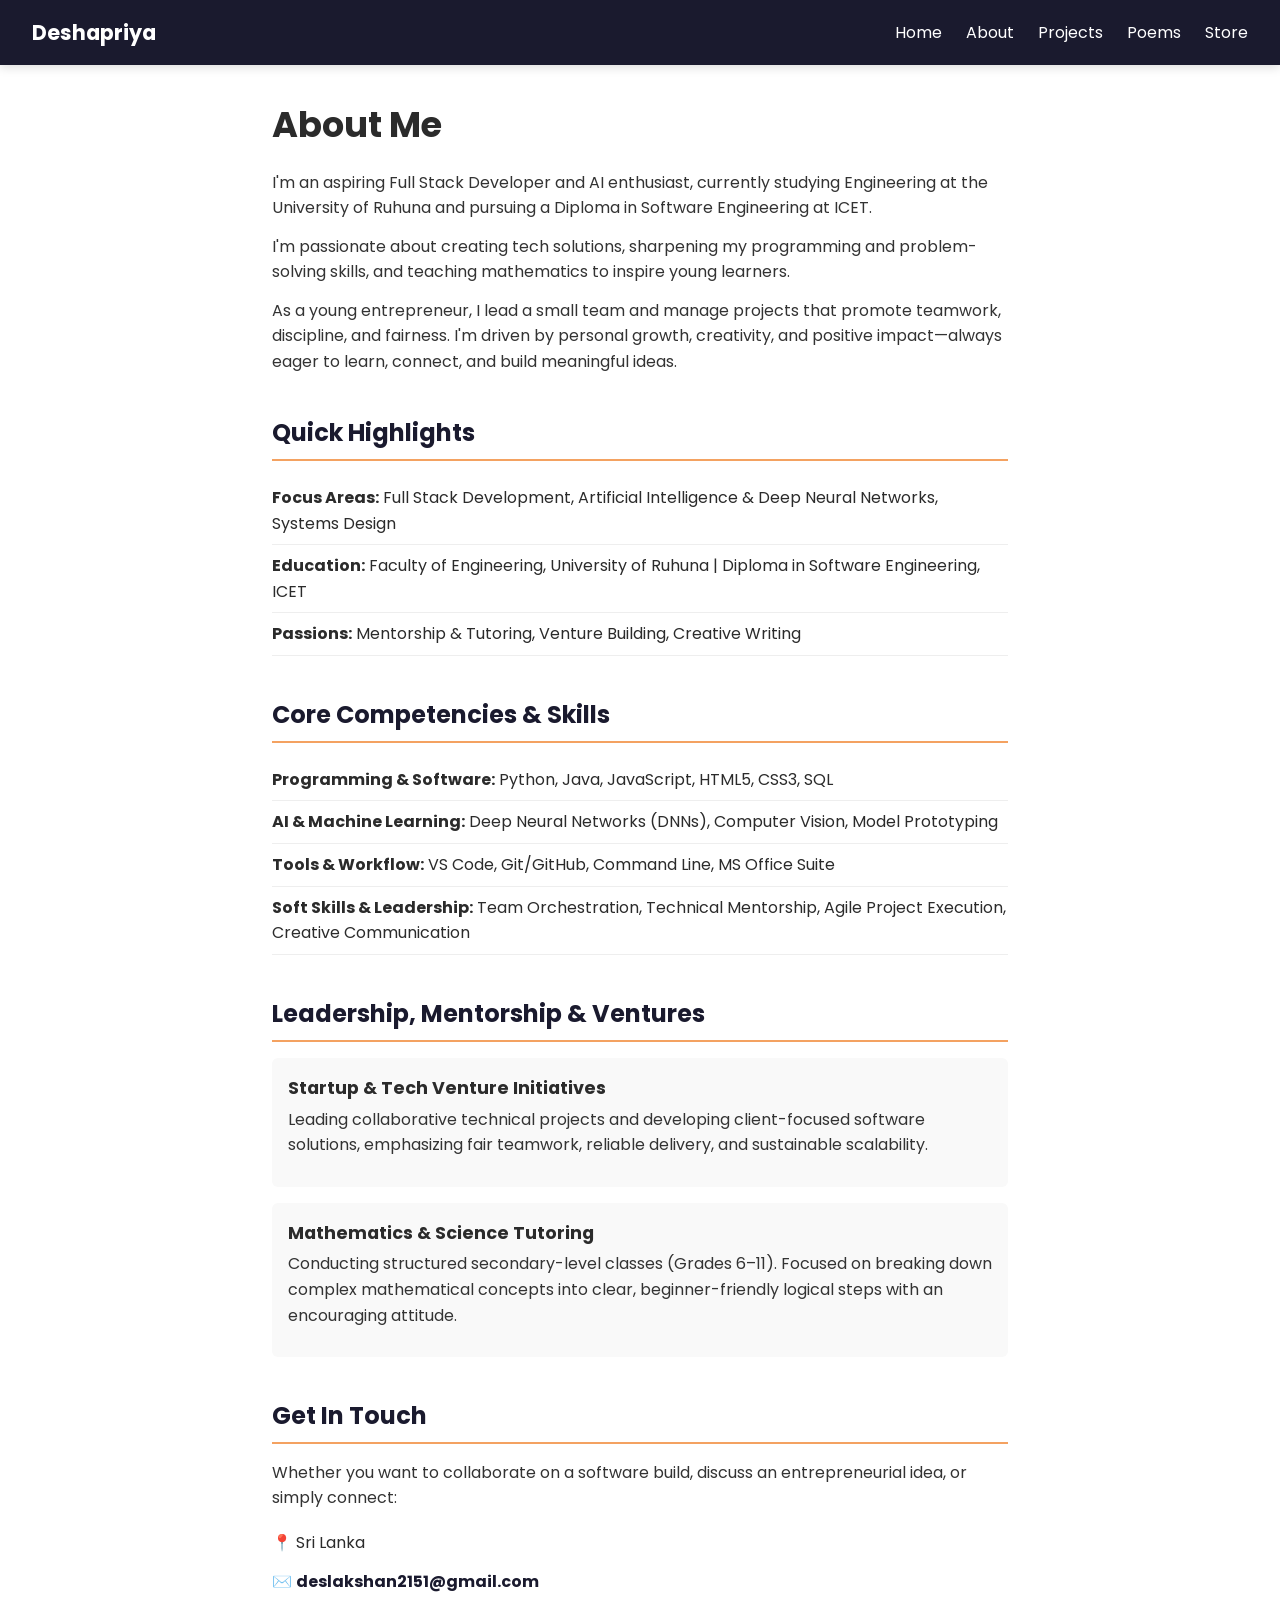
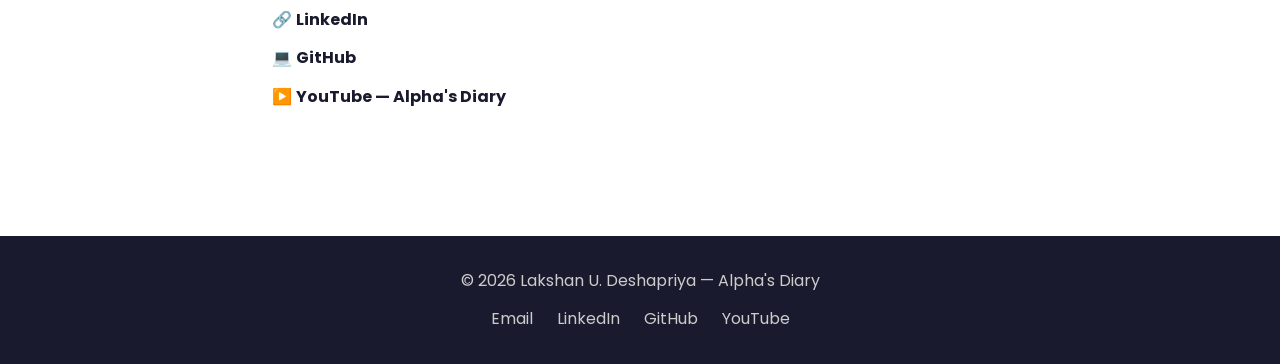
==== about.html @ b4858cad "First version of my portfolio site" ====
<!DOCTYPE html>
<html lang="en">
<head>
  <meta charset="UTF-8">
  <meta name="viewport" content="width=device-width, initial-scale=1.0">
  <title>Deshapriya | About</title>
  <link rel="preconnect" href="https://fonts.googleapis.com">
  <link rel="preconnect" href="https://fonts.gstatic.com" crossorigin>
  <link href="https://fonts.googleapis.com/css2?family=Poppins:wght@400;600;700&family=Merriweather:ital@0;1&display=swap" rel="stylesheet">
  <link rel="stylesheet" href="css/style.css">
</head>
<body>

  <script src="js/navbar.js"></script>

<main class="about-page">

  <section class="intro fade-section">
    <h1>About Me</h1>
    <p>I'm an aspiring Full Stack Developer and AI enthusiast, currently studying Engineering at the University of Ruhuna and pursuing a Diploma in Software Engineering at ICET.</p>
    <p>I'm passionate about creating tech solutions, sharpening my programming and problem-solving skills, and teaching mathematics to inspire young learners.</p>
    <p>As a young entrepreneur, I lead a small team and manage projects that promote teamwork, discipline, and fairness. I'm driven by personal growth, creativity, and positive impact—always eager to learn, connect, and build meaningful ideas.</p>
  </section>

  <section class="highlights fade-section">
    <h2>Quick Highlights</h2>
    <ul>
      <li><strong>Focus Areas:</strong> Full Stack Development, Artificial Intelligence & Deep Neural Networks, Systems Design</li>
      <li><strong>Education:</strong> Faculty of Engineering, University of Ruhuna | Diploma in Software Engineering, ICET</li>
      <li><strong>Passions:</strong> Mentorship & Tutoring, Venture Building, Creative Writing</li>
    </ul>
  </section>

  <section class="skills fade-section">
    <h2>Core Competencies & Skills</h2>
    <ul>
      <li><strong>Programming & Software:</strong> Python, Java, JavaScript, HTML5, CSS3, SQL</li>
      <li><strong>AI & Machine Learning:</strong> Deep Neural Networks (DNNs), Computer Vision, Model Prototyping</li>
      <li><strong>Tools & Workflow:</strong> VS Code, Git/GitHub, Command Line, MS Office Suite</li>
      <li><strong>Soft Skills & Leadership:</strong> Team Orchestration, Technical Mentorship, Agile Project Execution, Creative Communication</li>
    </ul>
  </section>

  <section class="leadership fade-section">
    <h2>Leadership, Mentorship & Ventures</h2>
    <div class="item">
      <h3>Startup & Tech Venture Initiatives</h3>
      <p>Leading collaborative technical projects and developing client-focused software solutions, emphasizing fair teamwork, reliable delivery, and sustainable scalability.</p>
    </div>
    <div class="item">
      <h3>Mathematics & Science Tutoring</h3>
      <p>Conducting structured secondary-level classes (Grades 6–11). Focused on breaking down complex mathematical concepts into clear, beginner-friendly logical steps with an encouraging attitude.</p>
    </div>
  </section>

  <section class="contact fade-section">
    <h2>Get In Touch</h2>
    <p>Whether you want to collaborate on a software build, discuss an entrepreneurial idea, or simply connect:</p>
    <ul class="contact-list">
      <li>📍 Sri Lanka</li>
      <li>✉️ <a href="deslakshan2151@gmail.com">deslakshan2151@gmail.com</a></li>
      <li>🔗 <a href="www.linkedin.com/in/lakshan-deshapriya-222735347" target="_blank">LinkedIn</a></li>
      <li>💻 <a href="https://github.com/Udayanga2151" target="_blank">GitHub</a></li>
      <li>▶️ <a href="https://www.youtube.com/channel/UCQY86gQ2Dh9B0LQdhe_dJrA" target="_blank">YouTube — Alpha's Diary</a></li>
    </ul>
  </section>

</main>

<script src="js/fade-in.js"></script>
</body>
<!-- ============================
     SITE FOOTER (same on every page)
     ============================ -->
<footer class="site-footer">
  <p>&copy; 2026 Lakshan U. Deshapriya — Alpha's Diary</p>
  <div class="footer-links">
    <a href="mailto:youremail@example.com">Email</a>
    <a href="#" target="_blank">LinkedIn</a>
    <a href="#" target="_blank">GitHub</a>
    <a href="#" target="_blank">YouTube</a>
  </div>
</footer>
</html>
---- css/style.css ----
/* ============================
   GLOBAL RESET & BASE STYLES
   ============================ */
* {
  margin: 0;
  padding: 0;
  box-sizing: border-box;
}

body {
  font-family: 'Poppins', Arial, sans-serif;
  line-height: 1.6;
  color: #2b2b2b;
}

h1, h2, h3 {
  font-family: 'Poppins', sans-serif;
  font-weight: 700;
}

/* ============================
   NAVBAR (appears on every page)
   ============================ */
.navbar {
  display: flex;
  justify-content: space-between;
  align-items: center;
  background-color: #1a1a2e;
  padding: 1rem 2rem;

  position: sticky; /* stays pinned to top instead of scrolling away */
  top: 0;
  z-index: 100; /* keeps navbar above other page content */
  box-shadow: 0 2px 10px rgba(0,0,0,0.15); /* subtle shadow so it looks "lifted" over content */
}

.logo {
  color: #fff;
  font-size: 1.3rem;
  font-weight: bold;
}

.nav-links {
  list-style: none;
  display: flex;
  gap: 1.5rem;
}

.nav-links a {
  color: #fff;
  text-decoration: none;
  font-size: 1rem;
}

.nav-links a:hover {
  color: #f4a261;
}


/* ============================
   BUTTONS (reused across pages)
   ============================ */
.btn {
  padding: 0.7rem 1.5rem;
  background-color: #1a1a2e;
  color: #fff;
  text-decoration: none;
  border-radius: 4px;
  transition: background 0.2s;
}

.btn:hover {
  background-color: #f4a261;
}

.btn-outline {
  background: transparent;
  border: 2px solid #1a1a2e;
  color: #1a1a2e;
}

.btn-outline:hover {
  background-color: #1a1a2e;
  color: #fff;
}


/* ============================
   HOMEPAGE — HERO SECTION (index.html)
   Dark gradient background, so all text and buttons
   inside need light colors to stay readable
   ============================ */
.hero {
  min-height: 80vh;               /* hero fills at least 80% of screen height */
  display: flex;
  flex-direction: column;         /* stack heading, tagline, intro, buttons vertically */
  justify-content: center;        /* center content vertically */
  align-items: center;            /* center content horizontally */
  text-align: center;
  padding: 2rem;

  /* Diagonal gradient: dark navy -> deep blue, gives depth instead of flat color */
  background: linear-gradient(135deg, #1a1a2e 0%, #16213e 50%, #0f3460 100%);
  color: #fff;                    /* default text is light because background is dark */
}

/* Your name (main heading) */
.hero h1 {
  font-size: 2.5rem;
  letter-spacing: 1px;
  color: #fff;                    /* override default dark heading color */
}

/* "Learner. Leader. Entrepreneur. Writer." line */
.tagline {
  font-size: 1.2rem;
  color: #f4a261;                 /* orange accent color */
  margin: 0.5rem 0 1rem;
}

/* Short intro sentence under the tagline */
.hero-intro {
  max-width: 600px;               /* keeps line length comfortable to read */
  margin-bottom: 2rem;
  color: #d4d4d4;                 /* slightly muted white so it doesn't compete with heading */
}

/* Row that holds the three buttons */
.hero-buttons {
  display: flex;
  gap: 1rem;                      /* space between buttons */
  flex-wrap: wrap;                /* buttons drop to next line on small screens */
  justify-content: center;
}


/* ============================
   HERO BUTTONS — contrast fix for dark background
   ".hero .btn" means "a .btn inside .hero", which is more specific
   than the plain ".btn" rule, so it overrides colors ONLY here.
   Buttons on other pages (like Store "Buy Now") are unaffected.
   ============================ */

/* Solid buttons (About Me, My Projects): orange fill stands out on dark blue */
.hero .btn {
  background-color: #141e6b;
  color: #eaeaf1;                 /* dark text on orange = high contrast */
}

.hero .btn:hover {
  background-color: #fff;         /* turns white on hover */
  color: #1a1a2e;
}

/* Outline button (Read My Poems): white border and text,
   because the default dark navy is invisible on a dark background */
.hero .btn-outline {
  background: transparent;
  border: 2px solid #fff;
  color: #fff;
}

.hero .btn-outline:hover {
  background-color: #fff;         /* fills white on hover */
  color: #1a1a2e;                 /* text flips to dark so it stays readable */
}


/* ============================
   ABOUT PAGE (about.html)
   ============================ */
.about-page {
  max-width: 800px;
  margin: 0 auto;
  padding: 2rem;
}

.about-page section {
  margin-bottom: 2.5rem;
}

.about-page h1 {
  font-size: 2.2rem;
  margin-bottom: 1rem;
}

.about-page h2 {
  font-size: 1.5rem;
  color: #1a1a2e;
  border-bottom: 2px solid #f4a261;
  padding-bottom: 0.4rem;
  margin-bottom: 1rem;
}

.about-page h3 {
  font-size: 1.1rem;
  margin-bottom: 0.3rem;
}

.about-page p {
  margin-bottom: 0.8rem;
  color: #333;
}

.about-page ul {
  list-style: none;
}

.about-page .highlights li,
.about-page .skills li {
  padding: 0.5rem 0;
  border-bottom: 1px solid #eee;
}

.about-page .leadership .item {
  background: #f9f9f9;
  padding: 1rem;
  border-radius: 6px;
  margin-bottom: 1rem;
}

.about-page .contact-list li {
  padding: 0.4rem 0;
}

.about-page .contact-list a {
  color: #1a1a2e;
  font-weight: bold;
  text-decoration: none;
}

.about-page .contact-list a:hover {
  color: #f4a261;
}


/* ============================
   PROJECTS PAGE (projects.html)
   ============================ */
.projects-page {
  max-width: 900px;
  margin: 0 auto;
  padding: 2rem;
}

.projects-page h1 {
  text-align: center;
  margin-bottom: 2rem;
}

.project-grid {
  display: grid;
  grid-template-columns: repeat(auto-fit, minmax(260px, 1fr));
  gap: 1.5rem;
}

.project-card {
  background: #fff;
  border: 1px solid #eee;
  border-radius: 8px;
  padding: 1.5rem;
  box-shadow: 0 2px 6px rgba(0,0,0,0.05);
  transition: transform 0.2s;
}

.project-card:hover {
  transform: translateY(-4px);
  box-shadow: 0 6px 14px rgba(0,0,0,0.1);
}

.project-card h2 {
  font-size: 1.2rem;
  color: #1a1a2e;
  margin-bottom: 0.6rem;
}

.project-card p {
  color: #444;
  margin-bottom: 0.6rem;
}

.project-card .stack {
  font-size: 0.9rem;
  color: #f4a261;
  font-weight: bold;
}


/* ============================
   POEMS PAGE (poems.html)
   ============================ */
.poems-page {
  max-width: 700px;
  margin: 0 auto;
  padding: 2rem;
}

.poems-page h1 {
  text-align: center;
  margin-bottom: 0.5rem;
}

.poems-intro {
  text-align: center;
  color: #666;
  margin-bottom: 2rem;
  font-style: italic;
}

.poem-list {
  display: flex;
  flex-direction: column;
  gap: 1.5rem;
}

.poem-card {
  background: #fdfaf6;
  border-left: 4px solid #f4a261;
  padding: 1.5rem;
  border-radius: 4px;
}

.poem-card h2 {
  font-size: 1.3rem;
  color: #1a1a2e;
  margin-bottom: 0.8rem;
}

.poem-text {
  font-family: 'Merriweather', serif;
  color: #333;
  font-size: 1.05rem;
  line-height: 1.8;
  margin-bottom: 0.8rem;
}

.poem-date {
  font-size: 0.85rem;
  color: #999;
  text-align: right;
}


/* ============================
   STORE PAGE (store.html)
   ============================ */
.store-page {
  max-width: 900px;
  margin: 0 auto;
  padding: 2rem;
}

.store-page h1 {
  text-align: center;
  margin-bottom: 0.5rem;
}

.store-intro {
  text-align: center;
  color: #666;
  margin-bottom: 2rem;
}

.product-grid {
  display: grid;
  grid-template-columns: repeat(auto-fit, minmax(240px, 1fr));
  gap: 1.5rem;
}

.product-card {
  background: #fff;
  border: 1px solid #eee;
  border-radius: 8px;
  overflow: hidden;
  box-shadow: 0 2px 6px rgba(0,0,0,0.05);
  transition: transform 0.2s;
}

.product-card:hover {
  transform: translateY(-4px);
  box-shadow: 0 6px 14px rgba(0,0,0,0.1);
}

.product-card img {
  width: 100%;
  height: 180px;
  object-fit: cover;
}

.product-card h2 {
  font-size: 1.1rem;
  color: #1a1a2e;
  margin: 0.8rem 1rem 0.4rem;
}

.product-desc {
  color: #444;
  font-size: 0.9rem;
  margin: 0 1rem 0.6rem;
}

.product-price {
  color: #f4a261;
  font-weight: bold;
  margin: 0 1rem 1rem;
}

.product-card .btn {
  display: block;
  text-align: center;
  margin: 0 1rem 1rem;
}

/* ============================
   RESPONSIVE — MOBILE & TABLET
   ============================ */

/* Tablets and smaller (768px and below) */
@media (max-width: 768px) {
  .navbar {
    flex-direction: column;
    gap: 1rem;
    padding: 1rem;
  }

  .nav-links {
    flex-wrap: wrap;
    justify-content: center;
    gap: 1rem;
  }

  .hero h1 {
    font-size: 1.8rem;
  }

  .hero-intro {
    font-size: 0.95rem;
  }

  .about-page,
  .projects-page,
  .poems-page,
  .store-page {
    padding: 1.2rem;
  }
}

/* Phones (480px and below) */
@media (max-width: 480px) {
  .hero-buttons {
    flex-direction: column;
    width: 100%;
  }

  .btn {
    width: 100%;
    text-align: center;
  }

  .poem-card,
  .project-card,
  .about-page .leadership .item {
    padding: 1rem;
  }
}

/* ============================
   POLISH — SMOOTH SCROLL & TRANSITIONS
   ============================ */
html {
  scroll-behavior: smooth;
}

a {
  transition: color 0.2s ease, background-color 0.2s ease;
}

img {
  transition: transform 0.3s ease;
}

/* ============================
   FOOTER (used on every page)
   ============================ */
.site-footer {
  text-align: center;
  padding: 2rem 1rem;
  background: #1a1a2e;
  color: #ccc;
  margin-top: 3rem; /* pushes footer away from content above it */
}

.footer-links {
  display: flex;
  justify-content: center;
  gap: 1.5rem;
  margin-top: 0.8rem;
}

.footer-links a {
  color: #ccc;
  text-decoration: none;
}

.footer-links a:hover {
  color: #f4a261; /* matches your accent color used elsewhere */
}

/* ============================
   FADE-IN ANIMATION (used with js/fade-in.js)
   ============================ */
.fade-section {
  opacity: 0;
  transform: translateY(20px); /* starts slightly lower, slides up into place */
  transition: opacity 0.6s ease, transform 0.6s ease;
}

.fade-section.visible {
  opacity: 1;
  transform: translateY(0);
}
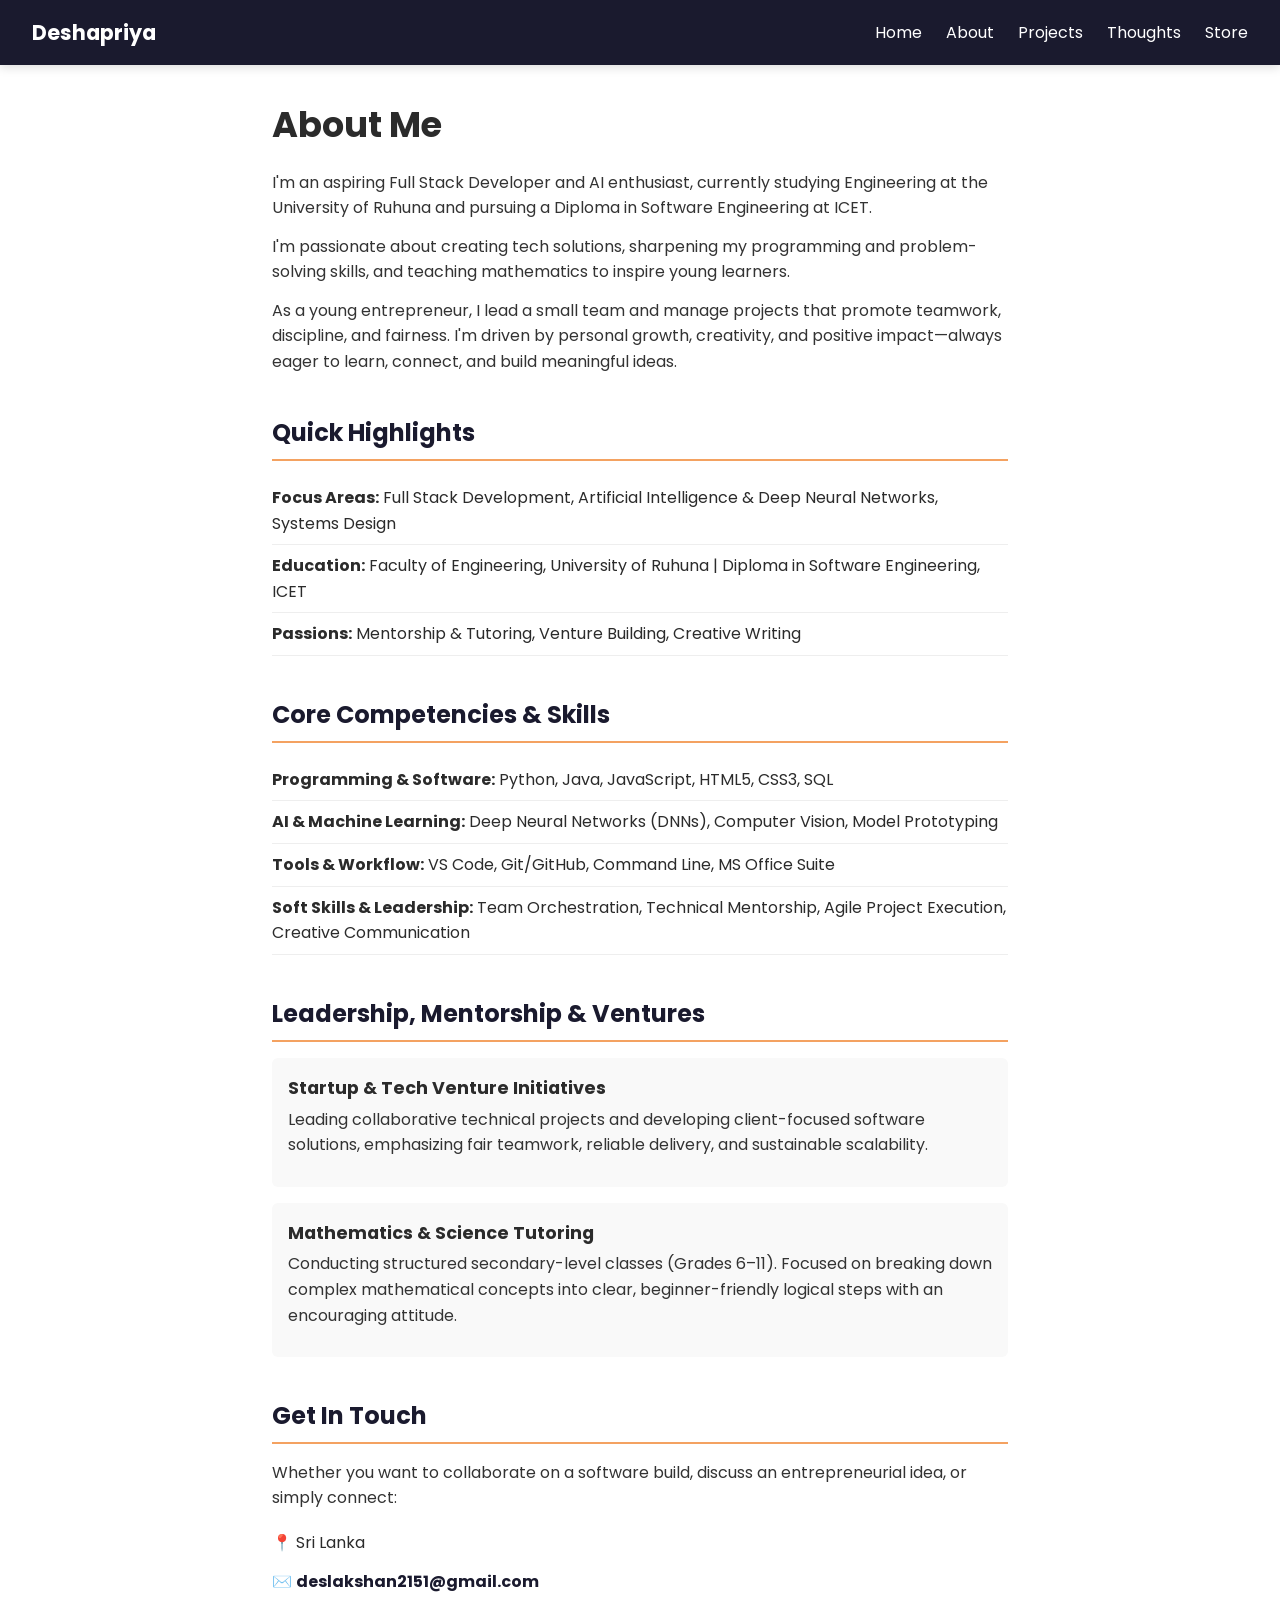
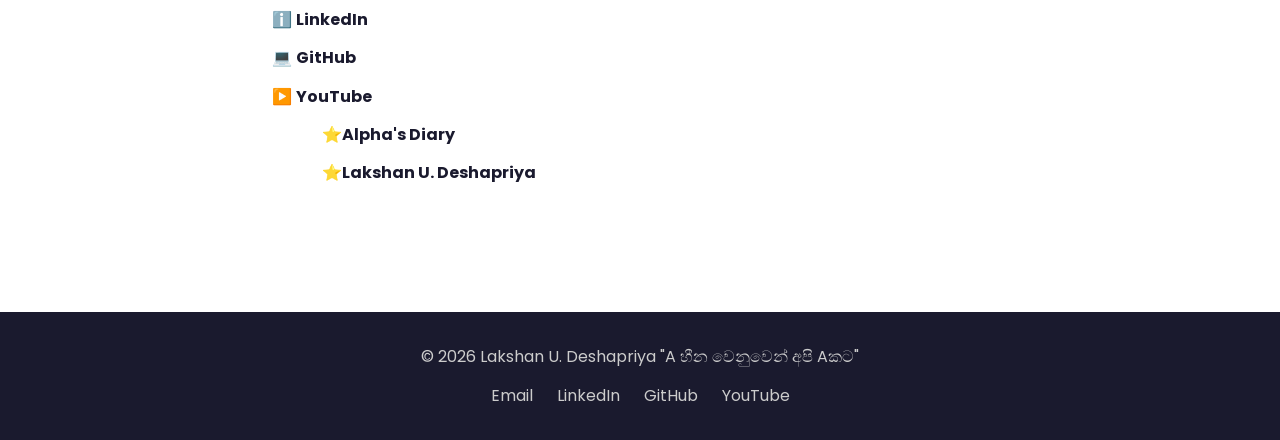
==== commit b7956dfa: "Rename Poems page to Thoughts" ====
--- a/about.html
+++ b/about.html
@@ -58,10 +58,12 @@
     <p>Whether you want to collaborate on a software build, discuss an entrepreneurial idea, or simply connect:</p>
     <ul class="contact-list">
       <li>📍 Sri Lanka</li>
-      <li>✉️ <a href="deslakshan2151@gmail.com">deslakshan2151@gmail.com</a></li>
-      <li>🔗 <a href="www.linkedin.com/in/lakshan-deshapriya-222735347" target="_blank">LinkedIn</a></li>
+      <li>✉️ <a href="mailto:deslakshan2151@gmail.com">deslakshan2151@gmail.com</a></li>
+      <li>ℹ️ <a href="https://www.linkedin.com/in/lakshan-deshapriya-222735347" target="_blank">LinkedIn</a></li>
       <li>💻 <a href="https://github.com/Udayanga2151" target="_blank">GitHub</a></li>
-      <li>▶️ <a href="https://www.youtube.com/channel/UCQY86gQ2Dh9B0LQdhe_dJrA" target="_blank">YouTube — Alpha's Diary</a></li>
+      <li>▶️ <a>YouTube</a></li>
+      <li>   <a style="margin-left: 50px;" href="https://www.youtube.com/channel/UCQY86gQ2Dh9B0LQdhe_dJrA" target="_blank">⭐Alpha's Diary</a></li>
+      <li>   <a style="margin-left: 50px;" href="https://www.youtube.com/channel/UCHflukuruKt8J-T0ifSk8dA" target="_blank">⭐Lakshan U. Deshapriya</a></li>
     </ul>
   </section>
 
@@ -73,7 +75,7 @@
      SITE FOOTER (same on every page)
      ============================ -->
 <footer class="site-footer">
-  <p>&copy; 2026 Lakshan U. Deshapriya — Alpha's Diary</p>
+  <p>&copy; 2026 Lakshan U. Deshapriya "A හීන වෙනුවෙන් අපි Aකට" </p>
   <div class="footer-links">
     <a href="mailto:youremail@example.com">Email</a>
     <a href="#" target="_blank">LinkedIn</a>
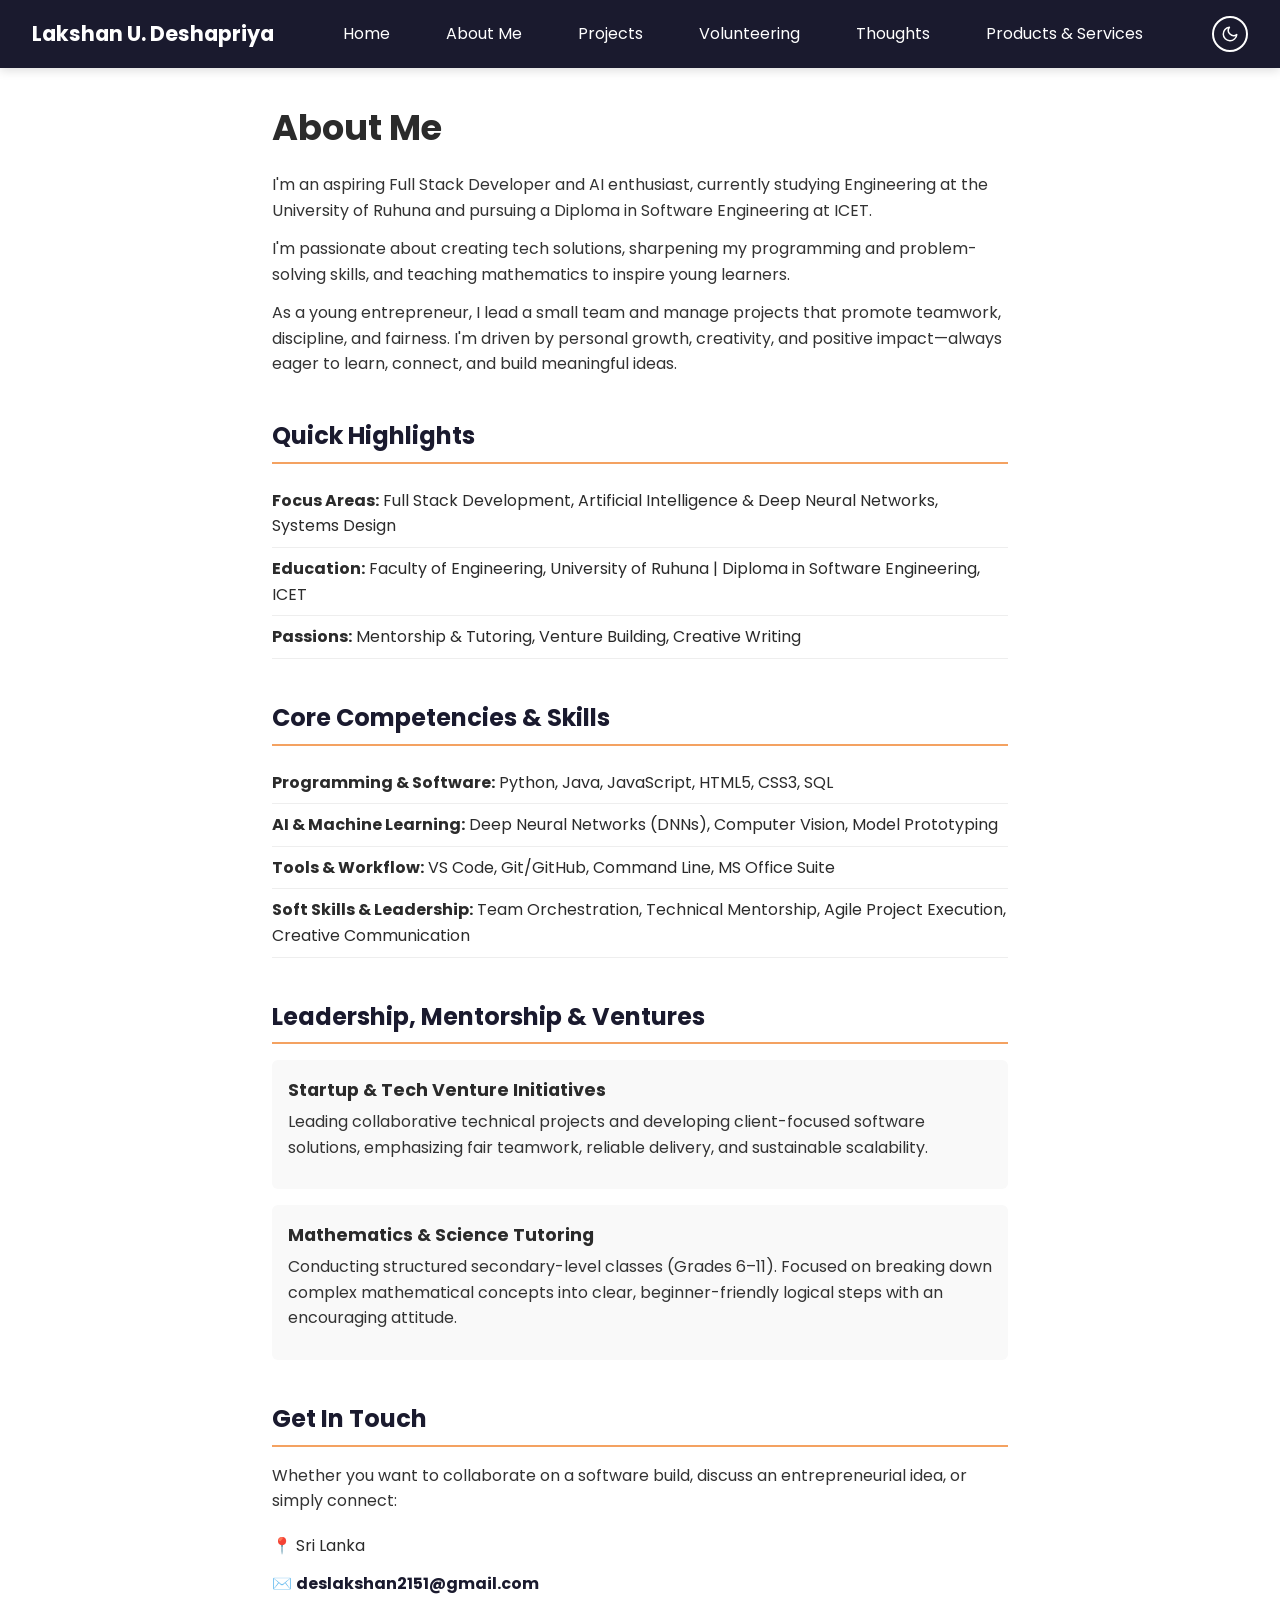
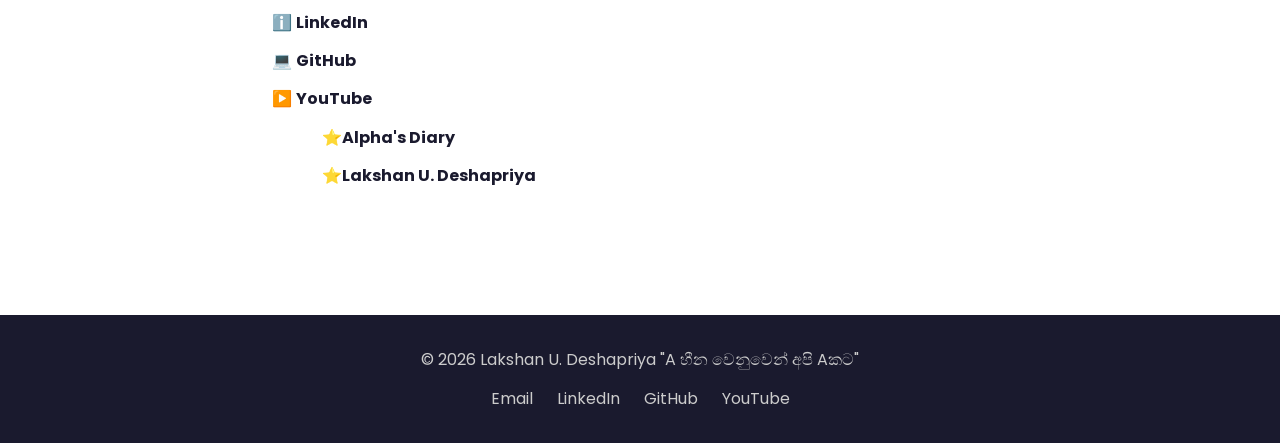
==== commit 7b242192: "Add Theme button to Nav Bar" ====
--- a/about.html
+++ b/about.html
@@ -3,7 +3,7 @@
 <head>
   <meta charset="UTF-8">
   <meta name="viewport" content="width=device-width, initial-scale=1.0">
-  <title>Deshapriya | About</title>
+  <title>Deshapriya | About Me</title>
   <link rel="preconnect" href="https://fonts.googleapis.com">
   <link rel="preconnect" href="https://fonts.gstatic.com" crossorigin>
   <link href="https://fonts.googleapis.com/css2?family=Poppins:wght@400;600;700&family=Merriweather:ital@0;1&display=swap" rel="stylesheet">
@@ -70,6 +70,7 @@
 </main>
 
 <script src="js/fade-in.js"></script>
+<script src="js/theme.js"></script>
 </body>
 <!-- ============================
      SITE FOOTER (same on every page)
--- a/css/style.css
+++ b/css/style.css
@@ -10,7 +10,9 @@
 body {
   font-family: 'Poppins', Arial, sans-serif;
   line-height: 1.6;
-  color: #2b2b2b;
+  background-color: var(--bg-color);
+  color: var(--text-color);
+  transition: background-color 0.3s ease, color 0.3s ease;
 }
 
 h1, h2, h3 {
@@ -25,7 +27,7 @@
   display: flex;
   justify-content: space-between;
   align-items: center;
-  background-color: #1a1a2e;
+  background-color: var(--navbar-bg);
   padding: 1rem 2rem;
 
   position: sticky; /* stays pinned to top instead of scrolling away */
@@ -87,21 +89,50 @@
 
 /* ============================
    HOMEPAGE — HERO SECTION (index.html)
-   Dark gradient background, so all text and buttons
-   inside need light colors to stay readable
+   Static engineering image as base, dark overlay on top
+   for readability, particle network animates above both,
+   circular profile photo sits on top of everything
    ============================ */
 .hero {
-  min-height: 80vh;               /* hero fills at least 80% of screen height */
+  min-height: 80vh;
   display: flex;
-  flex-direction: column;         /* stack heading, tagline, intro, buttons vertically */
-  justify-content: center;        /* center content vertically */
-  align-items: center;            /* center content horizontally */
+  flex-direction: column;
+  justify-content: center;
+  align-items: center;
   text-align: center;
   padding: 2rem;
-
-  /* Diagonal gradient: dark navy -> deep blue, gives depth instead of flat color */
-  background: linear-gradient(135deg, #1a1a2e 0%, #16213e 50%, #0f3460 100%);
-  color: #fff;                    /* default text is light because background is dark */
+  color: #fff;
+  position: relative;
+  overflow: hidden;
+
+  /* Background image, scaled to cover the whole hero, centered */
+  background-image: url('../images/homeback.png');
+  background-size: cover;
+  background-position: center;
+}
+
+/* Dark overlay between image and content — keeps text readable
+   over a busy photo. Sits as its own layer so it doesn't conflict
+   with background-size on .hero itself. */
+.hero::before {
+  content: '';
+  position: absolute;
+  top: 0; left: 0; right: 0; bottom: 0;
+  background: rgba(15, 20, 40, 0.65);
+  z-index: 0;
+}
+
+/* Circular profile photo, shown above the image + overlay + particles */
+.hero-photo {
+  width: 200px;
+  height: 200px;
+  border-radius: 50%;        /* makes the square image a perfect circle */
+  object-fit: cover;         /* crops the photo to fill the circle without stretching */
+  border: 4px solid #00000e; /* orange accent ring, matches site theme */
+  margin-bottom: 1.5rem;
+  box-shadow: 0 4px 20px #85fb07;
+  position: relative;
+  z-index: 2;                /* above image, overlay, and particle canvas */
 }
 
 /* Your name (main heading) */
@@ -114,7 +145,7 @@
 /* "Learner. Leader. Entrepreneur. Writer." line */
 .tagline {
   font-size: 1.2rem;
-  color: #f4a261;                 /* orange accent color */
+  color: #85fb07;                 /* orange accent color */
   margin: 0.5rem 0 1rem;
 }
 
@@ -518,4 +549,123 @@
 .fade-section.visible {
   opacity: 1;
   transform: translateY(0);
+}
+
+
+
+/* ============================
+   Keeps real hero content above the canvas background
+   Without this, position:absolute elements (like the canvas)
+   render above normal content by default, regardless of order
+   ============================ */
+.hero-photo, .hero h1, .tagline, .hero-intro, .hero-buttons {
+  position: relative;
+  z-index: 1;
+}
+
+
+/* ============================
+   TYPEWRITER EFFECT
+   ============================ */
+#typedTagline::after {
+  content: '|';
+  animation: blinkCursor 0.8s infinite;
+}
+
+@keyframes blinkCursor {
+  0%, 50% { opacity: 1; }
+  51%, 100% { opacity: 0; }
+}
+
+/* ============================
+   PARTICLE NETWORK CANVAS
+   Positioned to fill the hero exactly, sits behind all content
+   ============================ */
+#networkCanvas {
+  position: absolute;
+  top: 0;
+  left: 0;
+  width: 100%;
+  height: 100%;
+  z-index: 0; /* behind photo/text */
+}
+
+/* ============================
+   TO make Nav Bar name tag clickable and redirect to home page
+   ============================ */
+  .logo {
+  color: #fff;
+  font-size: 1.3rem;
+  font-weight: bold;
+  text-decoration: none; /* removes the default underline that <a> tags get */
+}
+
+/* ============================
+   NAV LINK HOVER + ACTIVE STATE
+   Rounded highlight box appears behind the link on hover,
+   with smooth fade/scale transition
+   ============================ */
+.nav-links a {
+  color: #fff;
+  text-decoration: none;
+  font-size: 1rem;
+  padding: 0.5rem 1rem;
+  border-radius: 6px;
+  transition: background-color 0.25s ease, color 0.25s ease;
+}
+
+.nav-links a:hover {
+  background-color: rgba(234, 244, 48, 0.15); /* soft orange tint, not full color */
+  color: #85fb07;
+}
+
+/* Marks the CURRENT page's link as permanently highlighted.
+   Add class="active" manually to the matching <a> in navbar.js
+   on each page (see below) */
+.nav-links a.active {
+  background-color: rgba(244, 162, 97, 0.2);
+  color: #f4a261;
+  font-weight: bold;
+}
+
+/* ============================
+   THEME VARIABLES
+   Colors defined once here, referenced everywhere else.
+   Switching --bg-color etc. switches the whole site's look.
+   ============================ */
+:root {
+  --bg-color: #ffffff;
+  --text-color: #2b2b2b;
+  --card-bg: #ffffff;
+  --card-border: #eee;
+  --navbar-bg: #1a1a2e;
+}
+
+body.dark-mode {
+  --bg-color: #121212;
+  --text-color: #e0e0e0;
+  --card-bg: #1e1e1e;
+  --card-border: #333;
+  --navbar-bg: #000000;
+}
+
+/* ============================
+   DARK MODE TOGGLE BUTTON
+   ============================ */
+.theme-toggle {
+  background: transparent;
+  border: 2px solid #fff;
+  border-radius: 50%;
+  width: 36px;
+  height: 36px;
+  display: flex;
+  align-items: center;
+  justify-content: center;
+  color: #fff;
+  cursor: pointer;
+  transition: background-color 0.2s ease;
+}
+
+.theme-toggle:hover {
+  background-color: rgba(255, 255, 255, 0.15);
 }
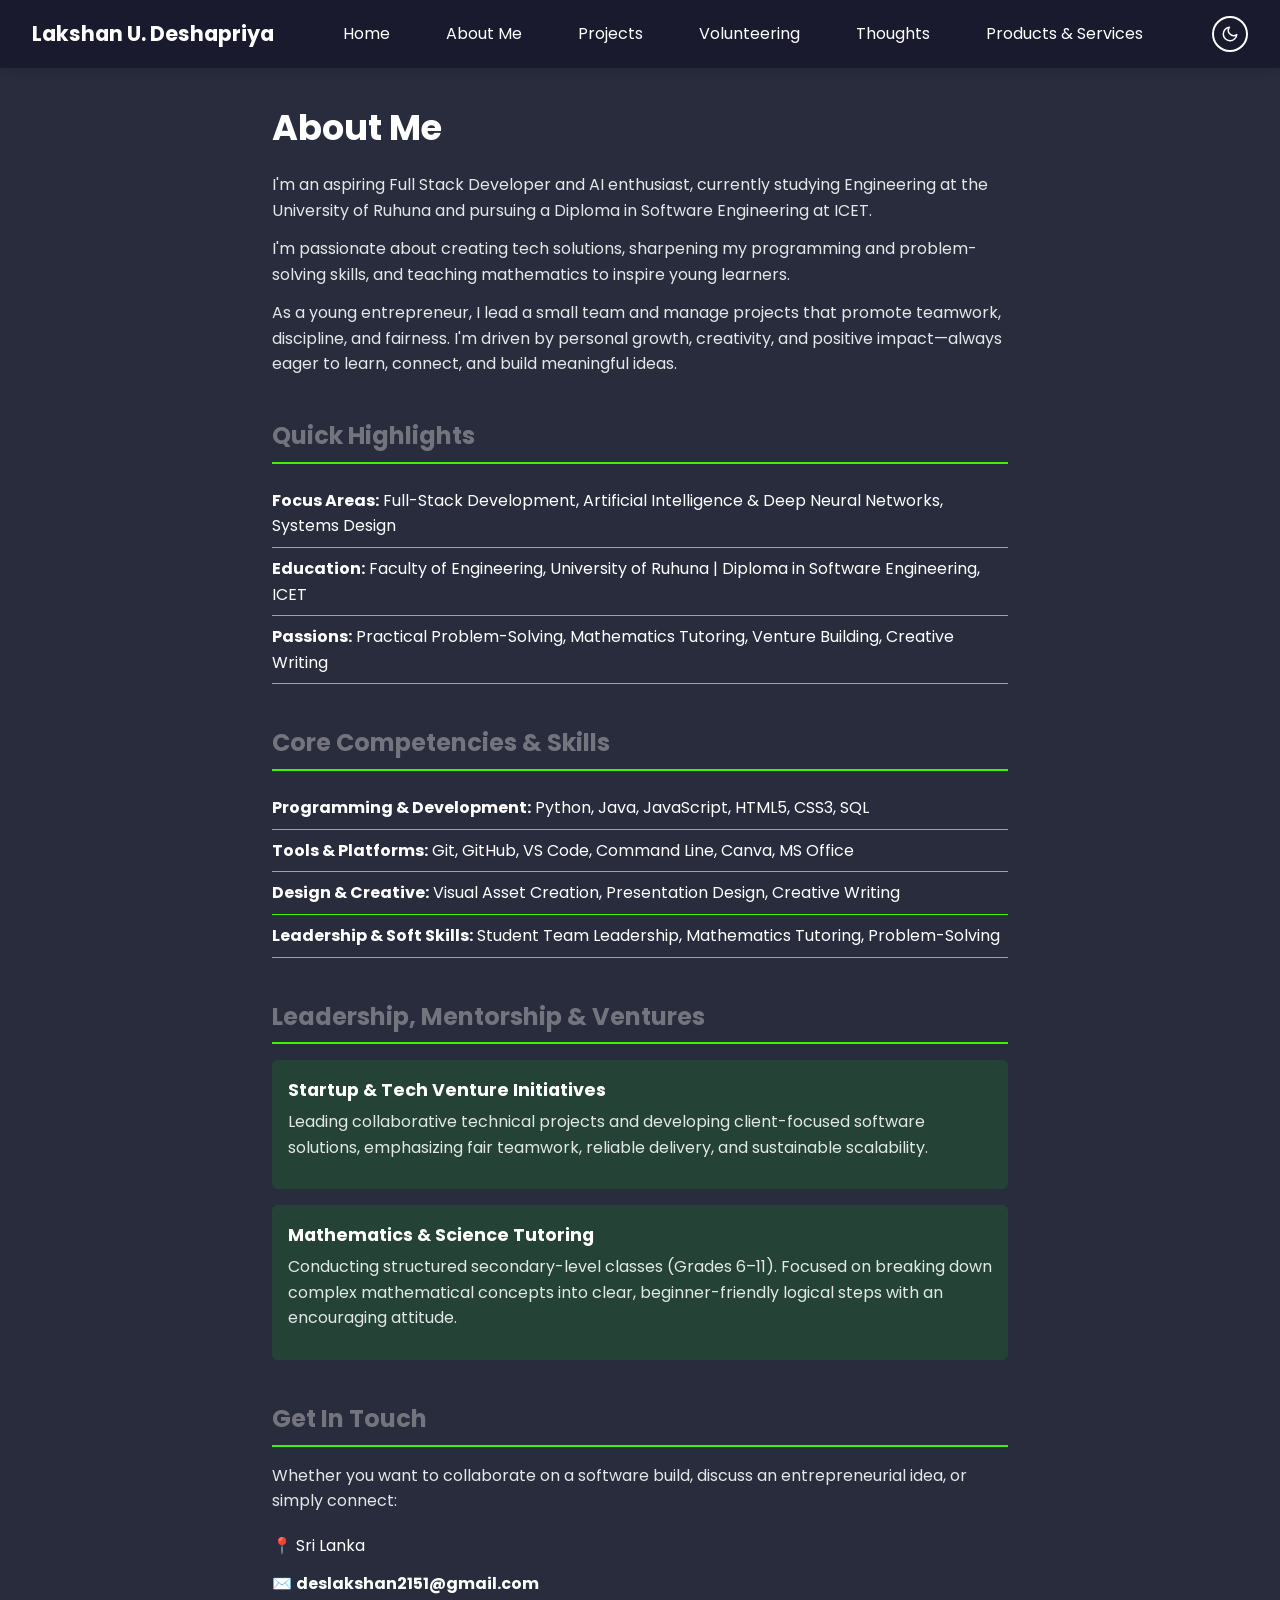
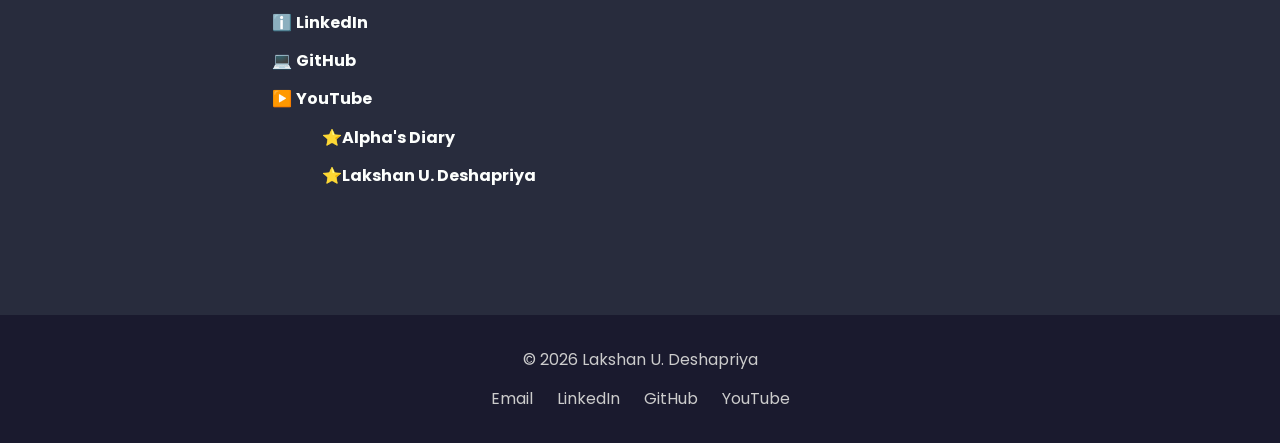
==== commit 8702be23: "Edit about Page colors" ====
--- a/about.html
+++ b/about.html
@@ -12,6 +12,7 @@
 <body>
 
   <script src="js/navbar.js"></script>
+  <script src="js/mobile-menu.js"></script>
 
 <main class="about-page">
 
@@ -25,19 +26,19 @@
   <section class="highlights fade-section">
     <h2>Quick Highlights</h2>
     <ul>
-      <li><strong>Focus Areas:</strong> Full Stack Development, Artificial Intelligence & Deep Neural Networks, Systems Design</li>
-      <li><strong>Education:</strong> Faculty of Engineering, University of Ruhuna | Diploma in Software Engineering, ICET</li>
-      <li><strong>Passions:</strong> Mentorship & Tutoring, Venture Building, Creative Writing</li>
+      <li><strong>Focus Areas:</strong> Full-Stack Development, Artificial Intelligence & Deep Neural Networks, Systems Design</li>
+    <li><strong>Education:</strong> Faculty of Engineering, University of Ruhuna | Diploma in Software Engineering, ICET</li>
+    <li><strong>Passions:</strong> Practical Problem-Solving, Mathematics Tutoring, Venture Building, Creative Writing</li>
     </ul>
   </section>
 
   <section class="skills fade-section">
     <h2>Core Competencies & Skills</h2>
     <ul>
-      <li><strong>Programming & Software:</strong> Python, Java, JavaScript, HTML5, CSS3, SQL</li>
-      <li><strong>AI & Machine Learning:</strong> Deep Neural Networks (DNNs), Computer Vision, Model Prototyping</li>
-      <li><strong>Tools & Workflow:</strong> VS Code, Git/GitHub, Command Line, MS Office Suite</li>
-      <li><strong>Soft Skills & Leadership:</strong> Team Orchestration, Technical Mentorship, Agile Project Execution, Creative Communication</li>
+      <li><strong>Programming & Development:</strong> Python, Java, JavaScript, HTML5, CSS3, SQL</li>
+      <li><strong>Tools & Platforms:</strong> Git, GitHub, VS Code, Command Line, Canva, MS Office</li>
+      <li><strong>Design & Creative:</strong> Visual Asset Creation, Presentation Design, Creative Writing</li>
+      <li><strong>Leadership & Soft Skills:</strong> Student Team Leadership, Mathematics Tutoring, Problem-Solving</li>
     </ul>
   </section>
 
@@ -76,12 +77,12 @@
      SITE FOOTER (same on every page)
      ============================ -->
 <footer class="site-footer">
-  <p>&copy; 2026 Lakshan U. Deshapriya "A හීන වෙනුවෙන් අපි Aකට" </p>
+  <p>&copy; 2026 Lakshan U. Deshapriya </p>
   <div class="footer-links">
-    <a href="mailto:youremail@example.com">Email</a>
-    <a href="#" target="_blank">LinkedIn</a>
-    <a href="#" target="_blank">GitHub</a>
-    <a href="#" target="_blank">YouTube</a>
+    <a href="mailto:deslakshan2151@gmail.com">Email</a>
+    <a href="https://www.linkedin.com/in/lakshan-deshapriya-222735347" target="_blank">LinkedIn</a>
+    <a href="https://github.com/deslakshan" target="_blank">GitHub</a>
+    <a href="https://www.youtube.com/@lakshandeshapriya" target="_blank">YouTube</a>
   </div>
 </footer>
 </html>
--- a/css/style.css
+++ b/css/style.css
@@ -217,8 +217,8 @@
 
 .about-page h2 {
   font-size: 1.5rem;
-  color: #1a1a2e;
-  border-bottom: 2px solid #f4a261;
+  color: #74747e;
+  border-bottom: 2px solid #3ef308;
   padding-bottom: 0.4rem;
   margin-bottom: 1rem;
 }
@@ -230,7 +230,7 @@
 
 .about-page p {
   margin-bottom: 0.8rem;
-  color: #333;
+  color: #e2e8e8;
 }
 
 .about-page ul {
@@ -240,11 +240,11 @@
 .about-page .highlights li,
 .about-page .skills li {
   padding: 0.5rem 0;
-  border-bottom: 1px solid #eee;
+  border-bottom: 1px solid #3ef308;
 }
 
 .about-page .leadership .item {
-  background: #f9f9f9;
+  background: #0af2061d;
   padding: 1rem;
   border-radius: 6px;
   margin-bottom: 1rem;
@@ -255,13 +255,13 @@
 }
 
 .about-page .contact-list a {
-  color: #1a1a2e;
+  color: #fdfffd;
   font-weight: bold;
   text-decoration: none;
 }
 
 .about-page .contact-list a:hover {
-  color: #f4a261;
+  color: #3ef308;
 }
 
 
@@ -286,8 +286,8 @@
 }
 
 .project-card {
-  background: #fff;
-  border: 1px solid #eee;
+  background: var(--card-bg);
+  border: 1px solid var(--card-border);
   border-radius: 8px;
   padding: 1.5rem;
   box-shadow: 0 2px 6px rgba(0,0,0,0.05);
@@ -399,8 +399,8 @@
 }
 
 .product-card {
-  background: #fff;
-  border: 1px solid #eee;
+  background: var(--card-bg);
+  border: 1px solid var(--card-border);
   border-radius: 8px;
   overflow: hidden;
   box-shadow: 0 2px 6px rgba(0,0,0,0.05);
@@ -448,17 +448,40 @@
 
 /* Tablets and smaller (768px and below) */
 @media (max-width: 768px) {
+
+  /* --- UPDATED: navbar now supports the hamburger menu instead of
+     stacking links vertically inline --- */
   .navbar {
+    position: relative;   /* needed so .nav-links can drop down against this */
+    flex-wrap: wrap;
+    padding: 1rem;
+  }
+
+  .menu-toggle {
+    display: flex;         /* show hamburger button on small screens */
+  }
+
+  .nav-links {
+    display: none;         /* hidden by default, shown only when .open is toggled */
     flex-direction: column;
-    gap: 1rem;
-    padding: 1rem;
-  }
-
-  .nav-links {
-    flex-wrap: wrap;
-    justify-content: center;
-    gap: 1rem;
-  }
+    width: 100%;
+    background-color: var(--navbar-bg);
+    text-align: center;
+    position: absolute;
+    top: 100%;              /* sits right below the navbar */
+    left: 0;
+    padding: 1rem 0;
+    gap: 0;                 /* spacing now handled by li padding below, not gap */
+  }
+
+  .nav-links.open {
+    display: flex;          /* revealed when hamburger is clicked */
+  }
+
+  .nav-links li {
+    padding: 0.5rem 0;
+  }
+  /* --- END updated navbar section --- */
 
   .hero h1 {
     font-size: 1.8rem;
@@ -493,21 +516,6 @@
   .about-page .leadership .item {
     padding: 1rem;
   }
-}
-
-/* ============================
-   POLISH — SMOOTH SCROLL & TRANSITIONS
-   ============================ */
-html {
-  scroll-behavior: smooth;
-}
-
-a {
-  transition: color 0.2s ease, background-color 0.2s ease;
-}
-
-img {
-  transition: transform 0.3s ease;
 }
 
 /* ============================
@@ -634,19 +642,19 @@
    Switching --bg-color etc. switches the whole site's look.
    ============================ */
 :root {
-  --bg-color: #ffffff;
-  --text-color: #2b2b2b;
-  --card-bg: #ffffff;
-  --card-border: #eee;
-  --navbar-bg: #1a1a2e;
+  --bg-color: #282c3d;      /* light mode page background */
+  --text-color: #ffffff;    /* light mode text */
+  --card-bg: #d2ed0a;       /* light mode card background */
+  --card-border: #000000;      /* light mode card border */
+  --navbar-bg: #1a1a2e;     /* light mode navbar color */
 }
 
 body.dark-mode {
-  --bg-color: #121212;
-  --text-color: #e0e0e0;
-  --card-bg: #1e1e1e;
-  --card-border: #333;
-  --navbar-bg: #000000;
+  --bg-color: #0d1117;      /* dark mode page background */
+  --text-color: #e0e0e0;    /* dark mode text */
+  --card-bg: #d616ba;       /* dark mode card background */
+  --card-border: #333;      /* dark mode card border */
+  --navbar-bg: #1a1a2e;     /* dark mode navbar color */
 }
 
 /* ============================
@@ -668,4 +676,73 @@
 
 .theme-toggle:hover {
   background-color: rgba(255, 255, 255, 0.15);
+}
+
+/* ============================
+   HAMBURGER MENU BUTTON
+   Hidden on desktop, shown only on small screens (see media query below)
+   ============================ */
+.menu-toggle {
+  display: none; /* hidden by default on desktop */
+  flex-direction: column;
+  justify-content: space-between;
+  width: 28px;
+  height: 20px;
+  background: transparent;
+  border: none;
+  cursor: pointer;
+}
+
+.menu-toggle span {
+  display: block;
+  width: 100%;
+  height: 3px;
+  background-color: #fff;
+  border-radius: 2px;
+  transition: transform 0.3s ease, opacity 0.3s ease;
+}
+
+/* Animates the 3 lines into an "X" shape when menu is open */
+.menu-toggle.active span:nth-child(1) {
+  transform: translateY(8.5px) rotate(45deg);
+}
+.menu-toggle.active span:nth-child(2) {
+  opacity: 0;
+}
+.menu-toggle.active span:nth-child(3) {
+  transform: translateY(-8.5px) rotate(-45deg);
+}
+
+/* ============================
+   RESPONSIVE NAV — collapses into hamburger below 768px
+   ============================ */
+@media (max-width: 768px) {
+  .menu-toggle {
+    display: flex; /* show hamburger button on small screens */
+  }
+
+  .nav-links {
+    display: none;            /* hidden by default on mobile */
+    flex-direction: column;
+    width: 100%;
+    background-color: var(--navbar-bg);
+    text-align: center;
+    position: absolute;
+    top: 100%;                /* sits right below the navbar */
+    left: 0;
+    padding: 1rem 0;
+  }
+
+  .nav-links.open {
+    display: flex; /* shown when hamburger is clicked */
+  }
+
+  .nav-links li {
+    padding: 0.5rem 0;
+  }
+
+  .navbar {
+    position: relative; /* needed so .nav-links can position itself against this */
+    flex-wrap: wrap;
+  }
 }
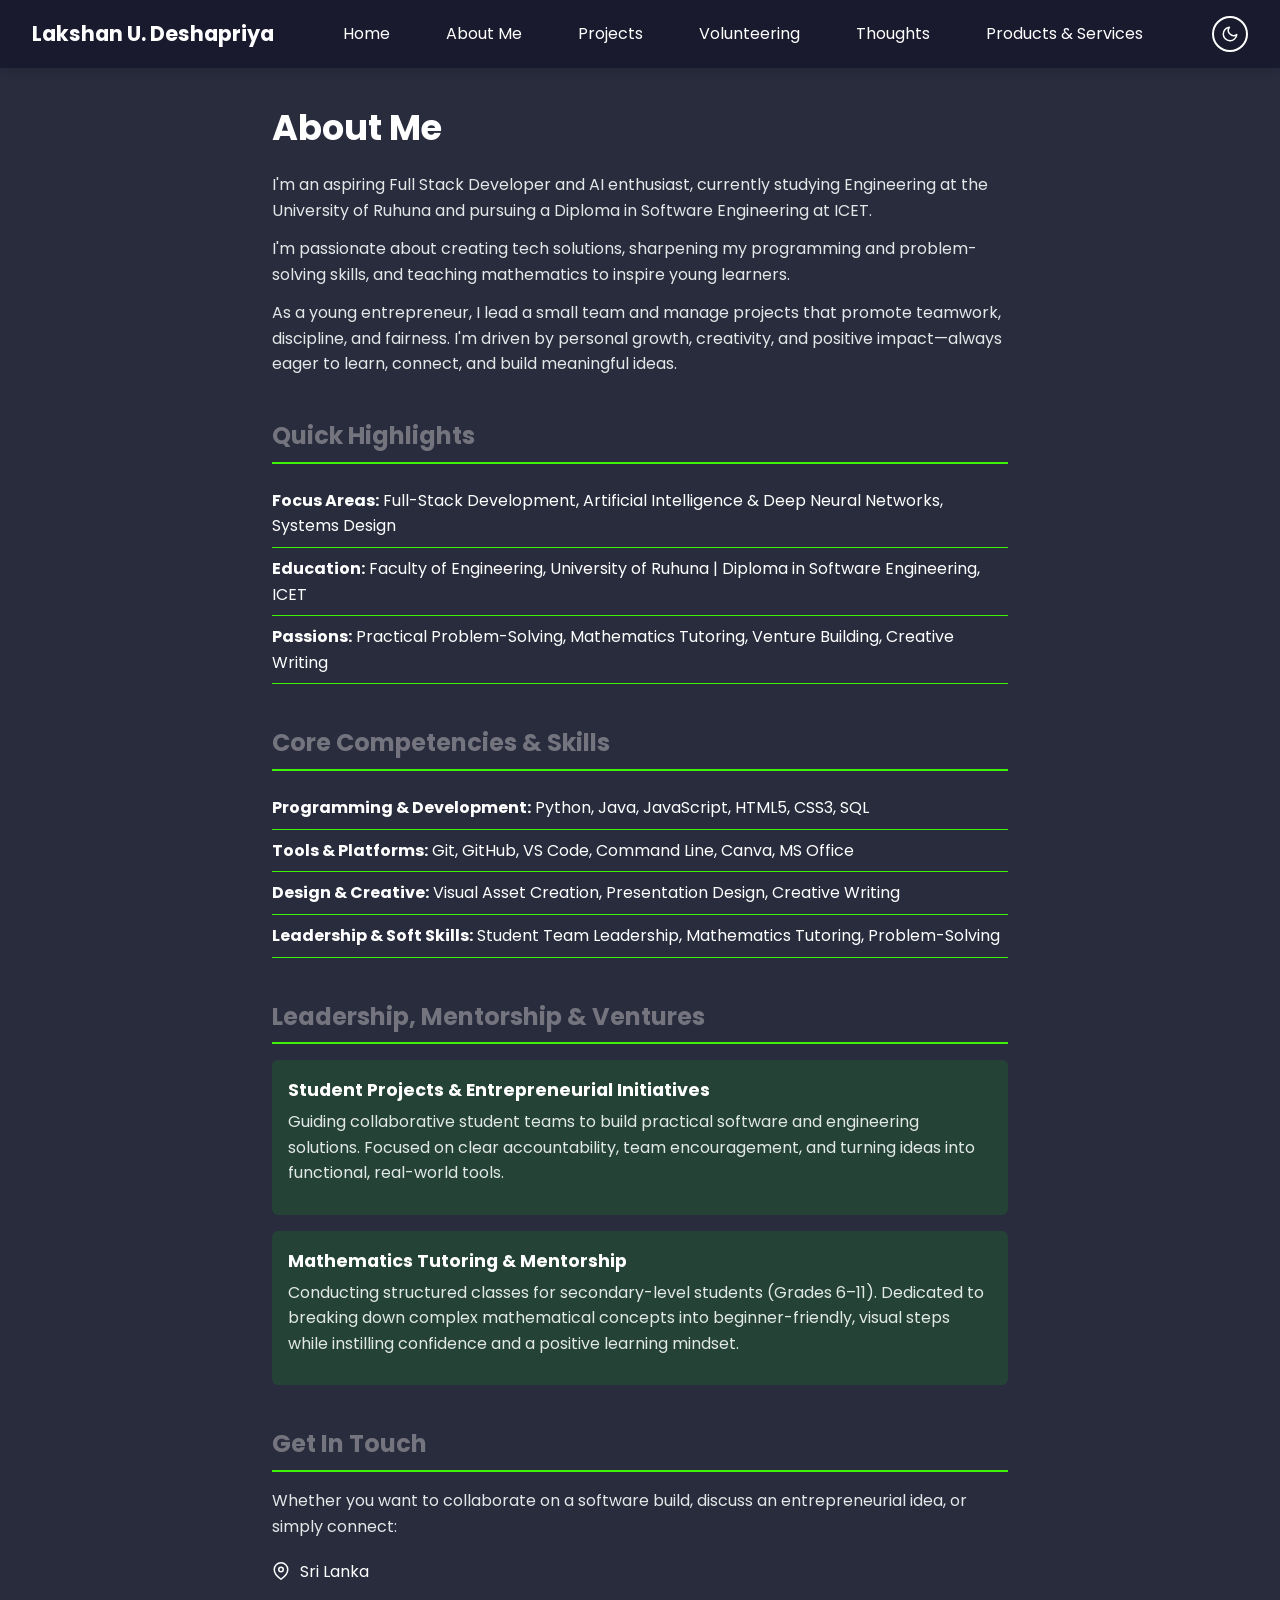
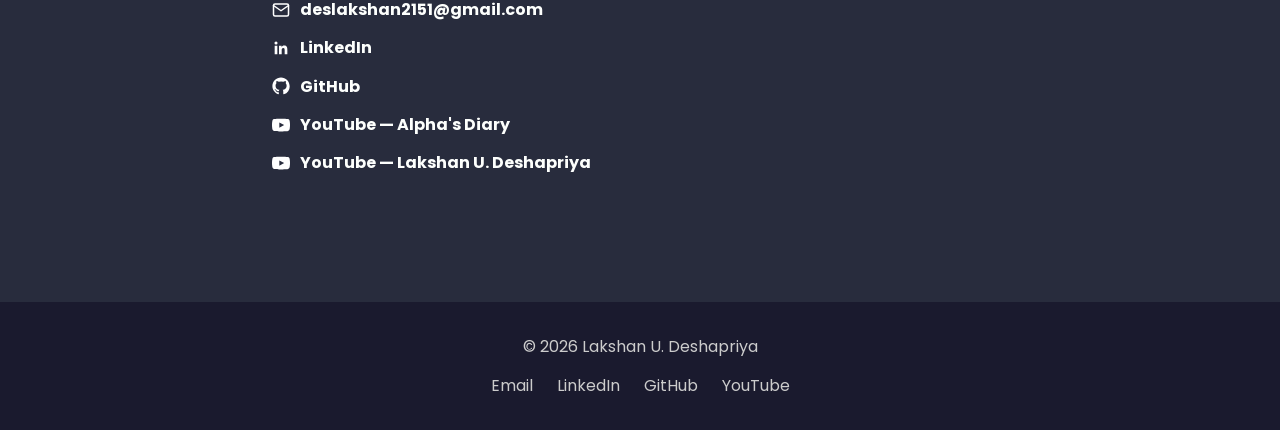
==== commit c81c44d9: "add logos for contacts" ====
--- a/about.html
+++ b/about.html
@@ -43,30 +43,70 @@
   </section>
 
   <section class="leadership fade-section">
-    <h2>Leadership, Mentorship & Ventures</h2>
-    <div class="item">
-      <h3>Startup & Tech Venture Initiatives</h3>
-      <p>Leading collaborative technical projects and developing client-focused software solutions, emphasizing fair teamwork, reliable delivery, and sustainable scalability.</p>
-    </div>
-    <div class="item">
-      <h3>Mathematics & Science Tutoring</h3>
-      <p>Conducting structured secondary-level classes (Grades 6–11). Focused on breaking down complex mathematical concepts into clear, beginner-friendly logical steps with an encouraging attitude.</p>
-    </div>
-  </section>
+  <h2>Leadership, Mentorship & Ventures</h2>
+  
+  <div class="item">
+    <h3>Student Projects & Entrepreneurial Initiatives</h3>
+    <p>Guiding collaborative student teams to build practical software and engineering solutions. Focused on clear accountability, team encouragement, and turning ideas into functional, real-world tools.</p>
+  </div>
+
+  <div class="item">
+    <h3>Mathematics Tutoring & Mentorship</h3>
+    <p>Conducting structured classes for secondary-level students (Grades 6–11). Dedicated to breaking down complex mathematical concepts into beginner-friendly, visual steps while instilling confidence and a positive learning mindset.</p>
+  </div>
+</section>
 
   <section class="contact fade-section">
-    <h2>Get In Touch</h2>
-    <p>Whether you want to collaborate on a software build, discuss an entrepreneurial idea, or simply connect:</p>
-    <ul class="contact-list">
-      <li>📍 Sri Lanka</li>
-      <li>✉️ <a href="mailto:deslakshan2151@gmail.com">deslakshan2151@gmail.com</a></li>
-      <li>ℹ️ <a href="https://www.linkedin.com/in/lakshan-deshapriya-222735347" target="_blank">LinkedIn</a></li>
-      <li>💻 <a href="https://github.com/Udayanga2151" target="_blank">GitHub</a></li>
-      <li>▶️ <a>YouTube</a></li>
-      <li>   <a style="margin-left: 50px;" href="https://www.youtube.com/channel/UCQY86gQ2Dh9B0LQdhe_dJrA" target="_blank">⭐Alpha's Diary</a></li>
-      <li>   <a style="margin-left: 50px;" href="https://www.youtube.com/channel/UCHflukuruKt8J-T0ifSk8dA" target="_blank">⭐Lakshan U. Deshapriya</a></li>
-    </ul>
-  </section>
+  <h2>Get In Touch</h2>
+  <p>Whether you want to collaborate on a software build, discuss an entrepreneurial idea, or simply connect:</p>
+  <ul class="contact-list">
+
+    <li>
+      <svg class="contact-icon" xmlns="http://www.w3.org/2000/svg" width="18" height="18" viewBox="0 0 24 24" fill="none" stroke="currentColor" stroke-width="2" stroke-linecap="round" stroke-linejoin="round">
+        <path d="M21 10c0 7-9 13-9 13s-9-6-9-13a9 9 0 0 1 18 0z"></path>
+        <circle cx="12" cy="10" r="3"></circle>
+      </svg>
+      <span>Sri Lanka</span>
+    </li>
+
+    <li>
+      <svg class="contact-icon" xmlns="http://www.w3.org/2000/svg" width="18" height="18" viewBox="0 0 24 24" fill="none" stroke="currentColor" stroke-width="2" stroke-linecap="round" stroke-linejoin="round">
+        <path d="M4 4h16c1.1 0 2 .9 2 2v12c0 1.1-.9 2-2 2H4c-1.1 0-2-.9-2-2V6c0-1.1.9-2 2-2z"></path>
+        <polyline points="22,6 12,13 2,6"></polyline>
+      </svg>
+      <a href="mailto:deslakshan2151@gmail.com">deslakshan2151@gmail.com</a>
+    </li>
+
+    <li>
+      <svg class="contact-icon" xmlns="http://www.w3.org/2000/svg" width="18" height="18" viewBox="0 0 24 24" fill="currentColor">
+        <path d="M20.45 20.45h-3.55v-5.57c0-1.33-.02-3.04-1.85-3.04-1.85 0-2.14 1.45-2.14 2.94v5.67H9.36V9h3.41v1.56h.05c.48-.9 1.64-1.85 3.38-1.85 3.6 0 4.27 2.37 4.27 5.46v6.28zM5.34 7.43a2.06 2.06 0 1 1 0-4.12 2.06 2.06 0 0 1 0 4.12zM7.12 20.45H3.56V9h3.56v11.45z"></path>
+      </svg>
+      <a href="https://www.linkedin.com/in/lakshan-deshapriya-222735347" target="_blank">LinkedIn</a>
+    </li>
+
+    <li>
+      <svg class="contact-icon" xmlns="http://www.w3.org/2000/svg" width="18" height="18" viewBox="0 0 24 24" fill="currentColor">
+        <path d="M12 .5C5.65.5.5 5.65.5 12c0 5.08 3.29 9.39 7.86 10.91.57.1.78-.25.78-.55v-2.17c-3.2.7-3.87-1.36-3.87-1.36-.53-1.34-1.3-1.7-1.3-1.7-1.06-.72.08-.71.08-.71 1.17.08 1.79 1.2 1.79 1.2 1.04 1.78 2.73 1.27 3.4.97.1-.75.4-1.27.73-1.56-2.55-.29-5.24-1.28-5.24-5.69 0-1.26.45-2.29 1.19-3.09-.12-.29-.52-1.46.11-3.05 0 0 .97-.31 3.18 1.18a11.04 11.04 0 0 1 5.8 0c2.2-1.49 3.17-1.18 3.17-1.18.63 1.59.24 2.76.12 3.05.74.8 1.19 1.83 1.19 3.09 0 4.42-2.7 5.4-5.26 5.68.41.36.78 1.07.78 2.16v3.2c0 .31.21.66.79.55A10.52 10.52 0 0 0 23.5 12c0-6.35-5.15-11.5-11.5-11.5z"></path>
+      </svg>
+      <a href="https://github.com/Udayanga2151" target="_blank">GitHub</a>
+    </li>
+
+    <li>
+      <svg class="contact-icon" xmlns="http://www.w3.org/2000/svg" width="18" height="18" viewBox="0 0 24 24" fill="currentColor">
+        <path d="M23.5 6.2a3.02 3.02 0 0 0-2.12-2.14C19.5 3.5 12 3.5 12 3.5s-7.5 0-9.38.56A3.02 3.02 0 0 0 .5 6.2 31.6 31.6 0 0 0 0 12a31.6 31.6 0 0 0 .5 5.8 3.02 3.02 0 0 0 2.12 2.14c1.88.56 9.38.56 9.38.56s7.5 0 9.38-.56a3.02 3.02 0 0 0 2.12-2.14A31.6 31.6 0 0 0 24 12a31.6 31.6 0 0 0-.5-5.8zM9.75 15.5v-7l6.5 3.5-6.5 3.5z"></path>
+      </svg>
+      <a href="https://www.youtube.com/channel/UCQY86gQ2Dh9B0LQdhe_dJrA" target="_blank">YouTube — Alpha's Diary</a>
+    </li>
+
+    <li>
+      <svg class="contact-icon" xmlns="http://www.w3.org/2000/svg" width="18" height="18" viewBox="0 0 24 24" fill="currentColor">
+        <path d="M23.5 6.2a3.02 3.02 0 0 0-2.12-2.14C19.5 3.5 12 3.5 12 3.5s-7.5 0-9.38.56A3.02 3.02 0 0 0 .5 6.2 31.6 31.6 0 0 0 0 12a31.6 31.6 0 0 0 .5 5.8 3.02 3.02 0 0 0 2.12 2.14c1.88.56 9.38.56 9.38.56s7.5 0 9.38-.56a3.02 3.02 0 0 0 2.12-2.14A31.6 31.6 0 0 0 24 12a31.6 31.6 0 0 0-.5-5.8zM9.75 15.5v-7l6.5 3.5-6.5 3.5z"></path>
+      </svg>
+      <a href="https://www.youtube.com/channel/UCHflukuruKt8J-T0ifSk8dA" target="_blank">YouTube — Lakshan U. Deshapriya</a>
+    </li>
+
+  </ul>
+</section>
 
 </main>
 
--- a/css/style.css
+++ b/css/style.css
@@ -745,4 +745,18 @@
     position: relative; /* needed so .nav-links can position itself against this */
     flex-wrap: wrap;
   }
+}
+
+/* ============================
+   About Section — CONTACT LIST — icon + text alignment
+   ============================ */
+.contact-list li {
+  display: flex;
+  align-items: center;
+  gap: 0.6rem;
+}
+
+.contact-icon {
+  color: #ffffff;   /* orange accent, matches site theme */
+  flex-shrink: 0;   /* keeps icon size fixed even if text wraps */
 }
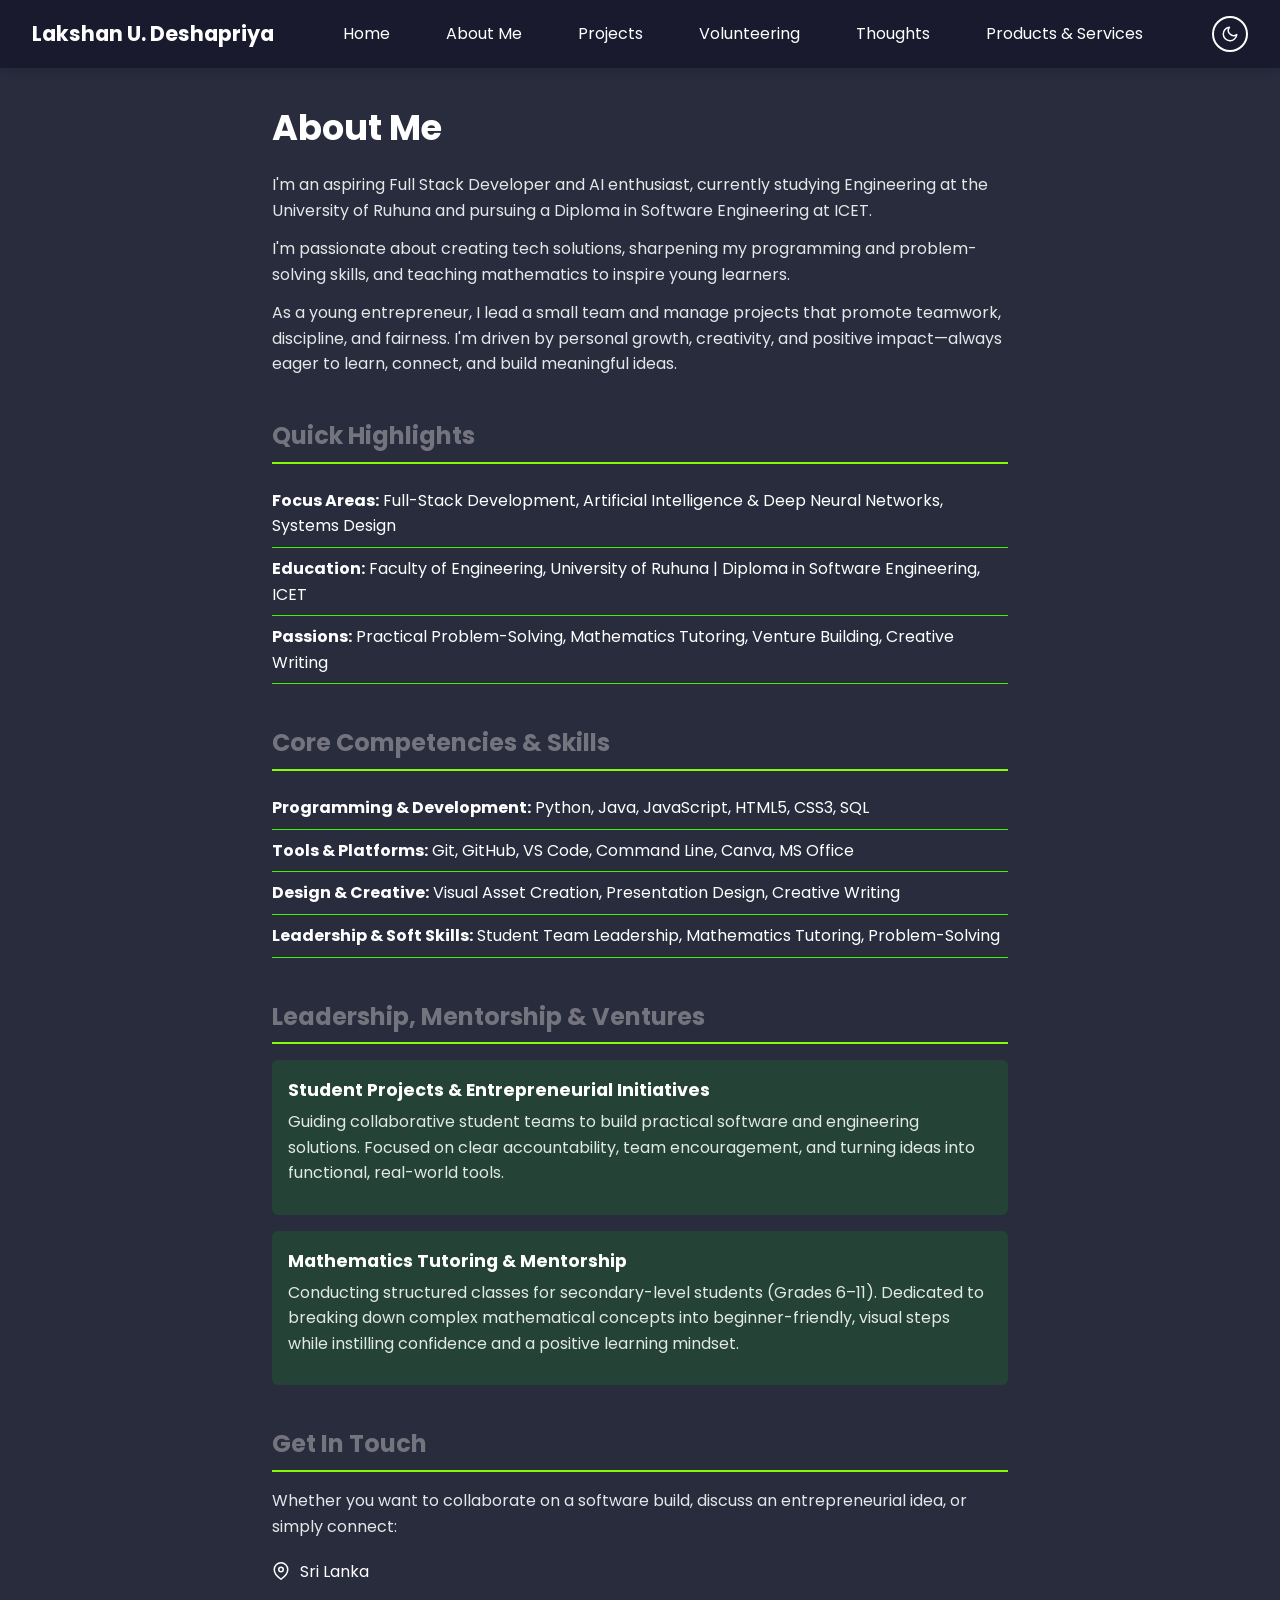
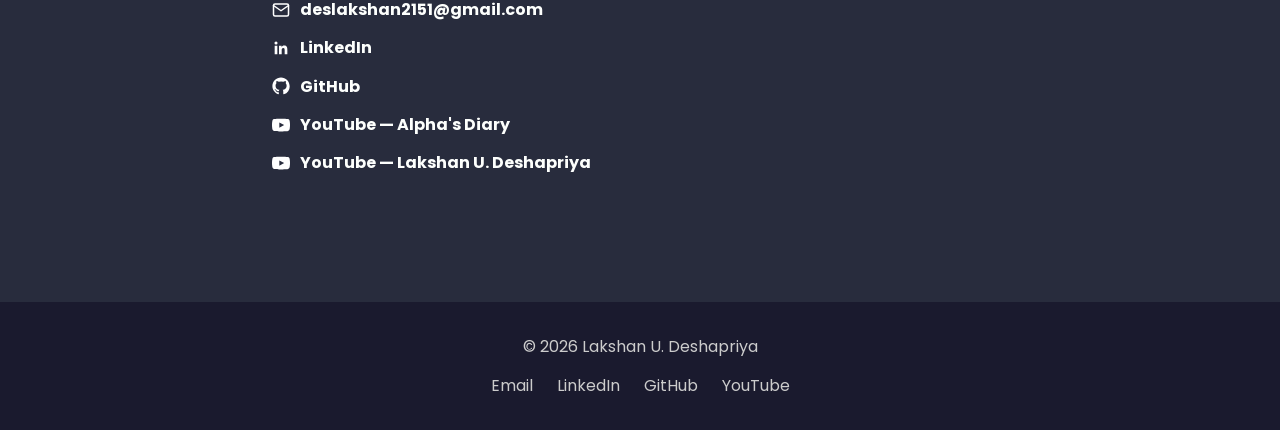
==== commit 8eb46a37: "Add SEO meta tags.robots.txt, and sitemap" ====
--- a/about.html
+++ b/about.html
@@ -3,7 +3,8 @@
 <head>
   <meta charset="UTF-8">
   <meta name="viewport" content="width=device-width, initial-scale=1.0">
-  <title>Deshapriya | About Me</title>
+  <title>About | Lakshan U. Deshapriya</title>
+  <meta name="description" content="About Lakshan U. Deshapriya — engineering student at University of Ruhuna, Full Stack Developer, AI enthusiast, and mathematics tutor.">
   <link rel="preconnect" href="https://fonts.googleapis.com">
   <link rel="preconnect" href="https://fonts.gstatic.com" crossorigin>
   <link href="https://fonts.googleapis.com/css2?family=Poppins:wght@400;600;700&family=Merriweather:ital@0;1&display=swap" rel="stylesheet">
--- a/css/style.css
+++ b/css/style.css
@@ -218,7 +218,7 @@
 .about-page h2 {
   font-size: 1.5rem;
   color: #74747e;
-  border-bottom: 2px solid #3ef308;
+  border-bottom: 2px solid #85fb07;
   padding-bottom: 0.4rem;
   margin-bottom: 1rem;
 }
@@ -289,9 +289,18 @@
   background: var(--card-bg);
   border: 1px solid var(--card-border);
   border-radius: 8px;
-  padding: 1.5rem;
+  padding: 0;
+  overflow: hidden;
   box-shadow: 0 2px 6px rgba(0,0,0,0.05);
   transition: transform 0.2s;
+  position: relative;
+}
+
+.project-card img {
+  width: 100%;
+  aspect-ratio: 16 / 9;
+  object-fit: cover;
+  display: block;          /* removes a small default gap under images */
 }
 
 .project-card:hover {
@@ -299,23 +308,32 @@
   box-shadow: 0 6px 14px rgba(0,0,0,0.1);
 }
 
+/* UPDATED: added left/right margin since .project-card padding is now 0 —
+   without this, text would touch the card's edges directly */
 .project-card h2 {
   font-size: 1.2rem;
-  color: #1a1a2e;
+  color: #908e8e;
+  margin: 1rem 1.5rem 0.6rem;   /* top | left-right | bottom, in one shorthand line */
+}
+
+.project-card p {
+  color: #ffffff;
+  margin-left: 1.5rem;
+  margin-right: 1.5rem;
   margin-bottom: 0.6rem;
 }
 
-.project-card p {
-  color: #444;
-  margin-bottom: 0.6rem;
+/* NEW: adds bottom breathing room after the last paragraph in the card,
+   since padding: 0 removed the card's own bottom spacing */
+.project-card p:last-child {
+  margin-bottom: 1.5rem;
 }
 
 .project-card .stack {
   font-size: 0.9rem;
-  color: #f4a261;
+  color: #85fb07;
   font-weight: bold;
 }
-
 
 /* ============================
    POEMS PAGE (poems.html)
@@ -333,7 +351,7 @@
 
 .poems-intro {
   text-align: center;
-  color: #666;
+  color: #ece9e9;
   margin-bottom: 2rem;
   font-style: italic;
 }
@@ -344,33 +362,57 @@
   gap: 1.5rem;
 }
 
+/* UPDATED: supports a per-card background image (set via inline style
+   in the HTML), with a dark overlay so text stays readable regardless
+   of the image underneath */
 .poem-card {
-  background: #fdfaf6;
-  border-left: 4px solid #f4a261;
+  position: relative;         /* needed so the overlay (::before) positions against this card */
+  overflow: hidden;           /* keeps overlay corners rounded, matching border-radius */
+  border-left: 4px solid #85fb07;
   padding: 1.5rem;
   border-radius: 4px;
-}
-
+
+  background-size: cover;
+  background-position: center;
+  background-color: #1a1a2e;  /* fallback color for any card with no image set */
+}
+
+/* NEW: dark overlay sits between the background image and the text */
+.poem-card::before {
+  content: '';
+  position: absolute;
+  top: 0; left: 0; right: 0; bottom: 0;
+  background: rgba(10, 10, 20, 0.6);
+  z-index: 0;
+}
+
+/* UPDATED: text needs position + z-index to sit above the overlay,
+   and lighter colors since every card now has a dark overlay */
 .poem-card h2 {
+  position: relative;
+  z-index: 1;
   font-size: 1.3rem;
-  color: #1a1a2e;
+  color: #ffffff;
   margin-bottom: 0.8rem;
 }
 
 .poem-text {
+  position: relative;
+  z-index: 1;
   font-family: 'Merriweather', serif;
-  color: #333;
+  color: #f0f0f0;             /* CHANGED from #74e90f — bright green is hard to read on photos */
   font-size: 1.05rem;
   line-height: 1.8;
   margin-bottom: 0.8rem;
 }
 
 .poem-date {
+  position: relative;
+  z-index: 1;
   font-size: 0.85rem;
-  color: #999;
+  color: #ccc;                /* CHANGED from #999 — needs more contrast against a dark overlay */
   text-align: right;
 }
-
 
 /* ============================
    STORE PAGE (store.html)
@@ -403,6 +445,7 @@
   border: 1px solid var(--card-border);
   border-radius: 8px;
   overflow: hidden;
+  position: relative;
   box-shadow: 0 2px 6px rgba(0,0,0,0.05);
   transition: transform 0.2s;
 }
@@ -414,24 +457,25 @@
 
 .product-card img {
   width: 100%;
-  height: 180px;
-  object-fit: cover;
+  aspect-ratio: 1 / 1;   /* forces a perfect square box, scales with card width */
+  object-fit: cover;     /* fills the square, cropping slight overflow to keep it uniform */
+  background-color: var(--card-bg); /* fallback in case an image fails to load */
 }
 
 .product-card h2 {
   font-size: 1.1rem;
-  color: #1a1a2e;
+  color: #908e8e;
   margin: 0.8rem 1rem 0.4rem;
 }
 
 .product-desc {
-  color: #444;
+  color: #ffffff;
   font-size: 0.9rem;
   margin: 0 1rem 0.6rem;
 }
 
 .product-price {
-  color: #f4a261;
+  color: #85fb07;
   font-weight: bold;
   margin: 0 1rem 1rem;
 }
@@ -511,6 +555,10 @@
     text-align: center;
   }
 
+  .product-card .btn {
+    width: calc(100% - 2rem);
+  }
+
   .poem-card,
   .project-card,
   .about-page .leadership .item {
@@ -542,7 +590,7 @@
 }
 
 .footer-links a:hover {
-  color: #f4a261; /* matches your accent color used elsewhere */
+  color: #85fb07; /* matches your accent color used elsewhere */
 }
 
 /* ============================
@@ -644,16 +692,16 @@
 :root {
   --bg-color: #282c3d;      /* light mode page background */
   --text-color: #ffffff;    /* light mode text */
-  --card-bg: #d2ed0a;       /* light mode card background */
-  --card-border: #000000;      /* light mode card border */
+  --card-bg: #2100f612;       /* light mode card background */
+  --card-border: #fffefe;      /* light mode card border */
   --navbar-bg: #1a1a2e;     /* light mode navbar color */
 }
 
 body.dark-mode {
   --bg-color: #0d1117;      /* dark mode page background */
-  --text-color: #e0e0e0;    /* dark mode text */
-  --card-bg: #d616ba;       /* dark mode card background */
-  --card-border: #333;      /* dark mode card border */
+  --text-color: #ffffff;    /* dark mode text */
+  --card-bg: #2100f612;       /* dark mode card background */
+  --card-border: #fffefe;      /* dark mode card border */
   --navbar-bg: #1a1a2e;     /* dark mode navbar color */
 }
 
@@ -759,4 +807,93 @@
 .contact-icon {
   color: #ffffff;   /* orange accent, matches site theme */
   flex-shrink: 0;   /* keeps icon size fixed even if text wraps */
+}
+
+/* ============================
+   STORE — "Buy Now" button override
+   More specific than .btn, so it wins without needing !important
+   ============================ */
+.btn-buy {
+  background-color: #373767; /* teal-green, fits your existing palette better than pure green */
+  color: #fff;
+}
+
+.btn-buy:hover {
+  background-color: #85fb07a3; /* darker shade on hover */
+}
+
+/* ============================
+   THOUGHTS PAGE — "More" CTA button (WhatsApp channel)
+   ============================ */
+.more-cta {
+  text-align: center;
+  margin-top: 2.5rem;
+}
+
+.btn-whatsapp {
+  background-color: #85fb073d; /* WhatsApp's official brand green */
+  color: #fff;
+}
+
+.btn-whatsapp:hover {
+  background-color: #85fb07;
+}
+
+/* ============================
+   THOUGHTS PAGE — dust particle canvas
+   ============================ */
+.poems-page {
+  position: relative;
+  overflow: hidden;
+}
+.poems-page > * {
+  position: relative;
+  z-index: 1;
+}
+
+#dustCanvas {
+  position: fixed;   /* stays in place while the page scrolls, unlike absolute */
+  top: 0;
+  left: 0;
+  width: 100%;
+  height: 100%;
+  z-index: 0;        /* sits behind everything, including the page background */
+  pointer-events: none;
+}
+
+/* ============================
+   PROJECT/VOLUNTEERING STATUS BADGES
+   Small colored pill showing whether work is done, ongoing, or paused
+   ============================ */
+.status-badge {
+  position: absolute;           /* floats over the top-left corner of the image */
+  top: 0.8rem;
+  left: 0.8rem;
+  padding: 0.3rem 0.8rem;
+  border-radius: 20px;          /* fully rounded "pill" shape */
+  font-size: 0.75rem;
+  font-weight: 600;
+  color: #fff;
+  z-index: 1;
+  backdrop-filter: blur(4px);   /* subtle frosted-glass effect over the image */
+}
+
+.status-completed {
+  background-color: #85fb07ab; /* teal-green, matches your Buy Now button */
+}
+
+.status-progress {
+  background-color: #e72e28af; /* orange accent */
+}
+
+.status-hold {
+  background-color: #676464bf; /* neutral gray */
+}
+
+.status-instock {
+  background-color: #85fb07ab; /* teal-green, matches your Buy Now button */
+}
+
+.status-soldout {
+  background-color: #e72e28af; /* orange accent */
 }
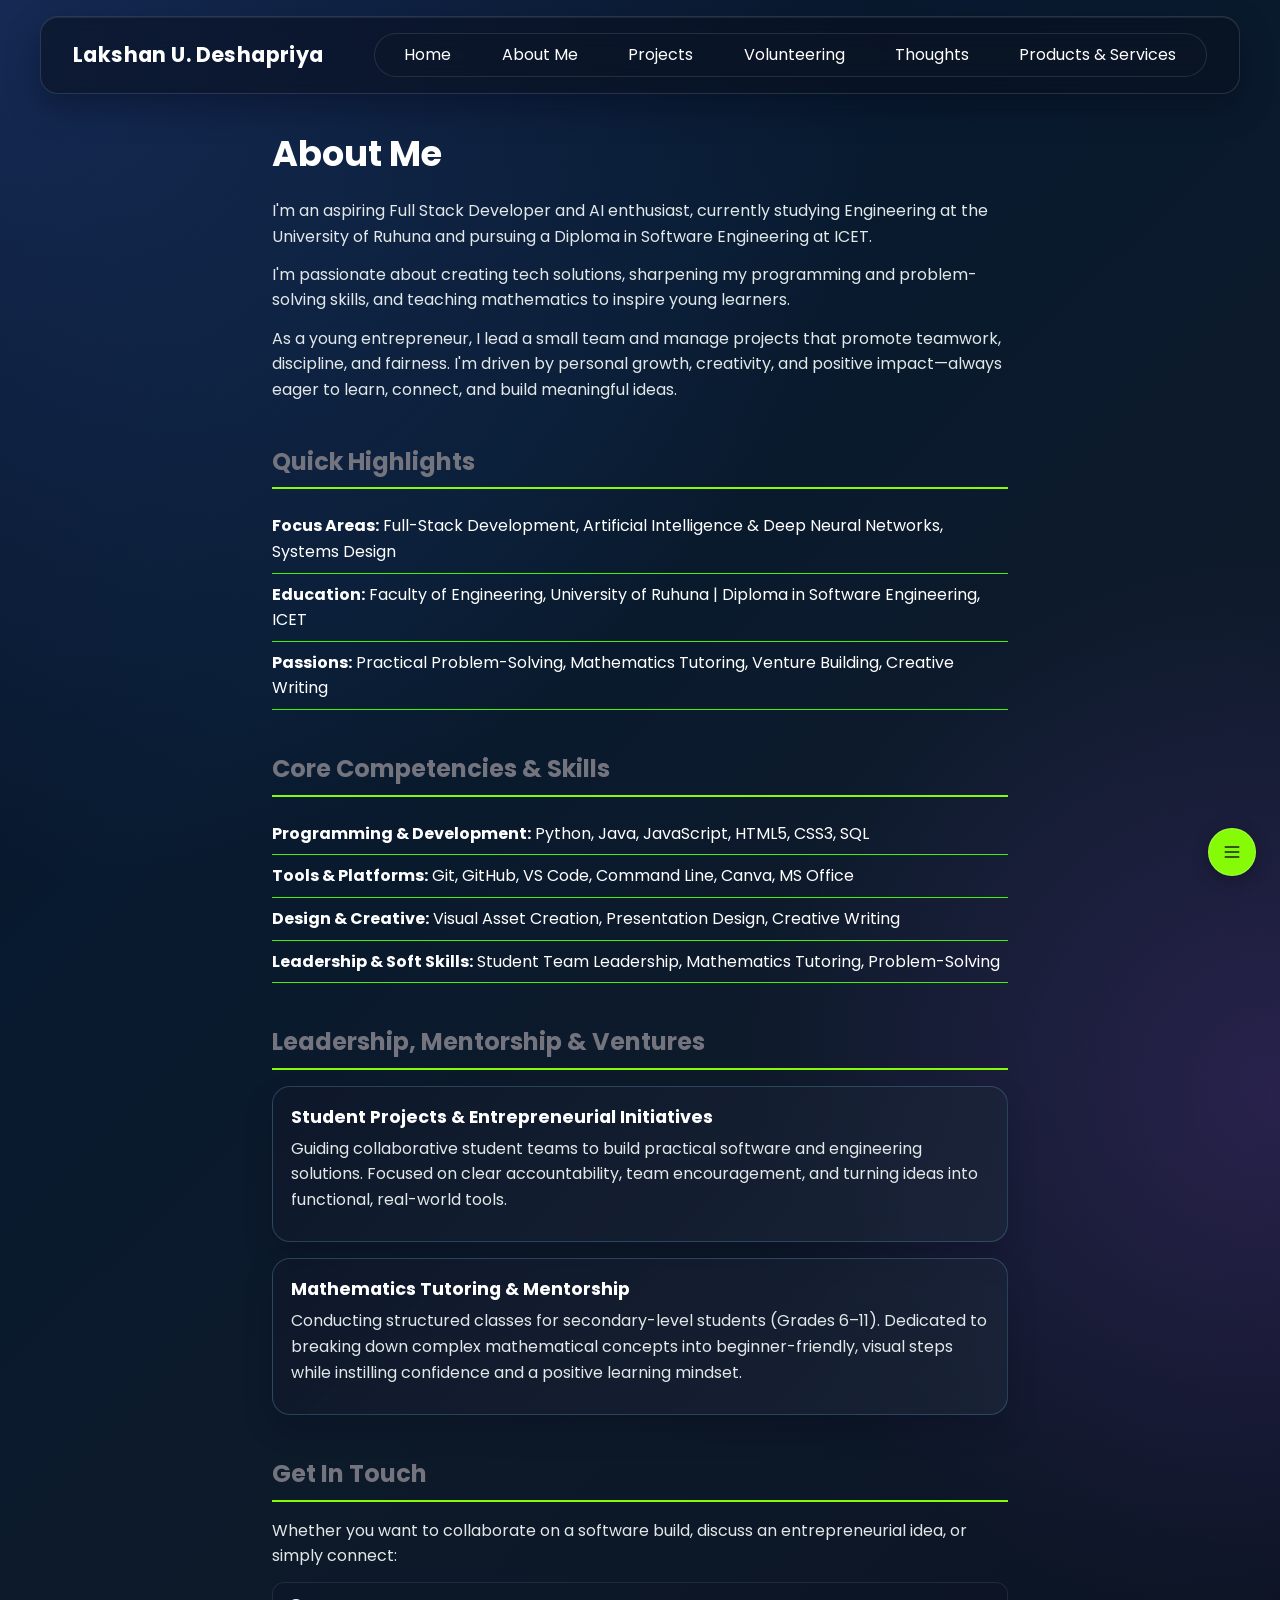
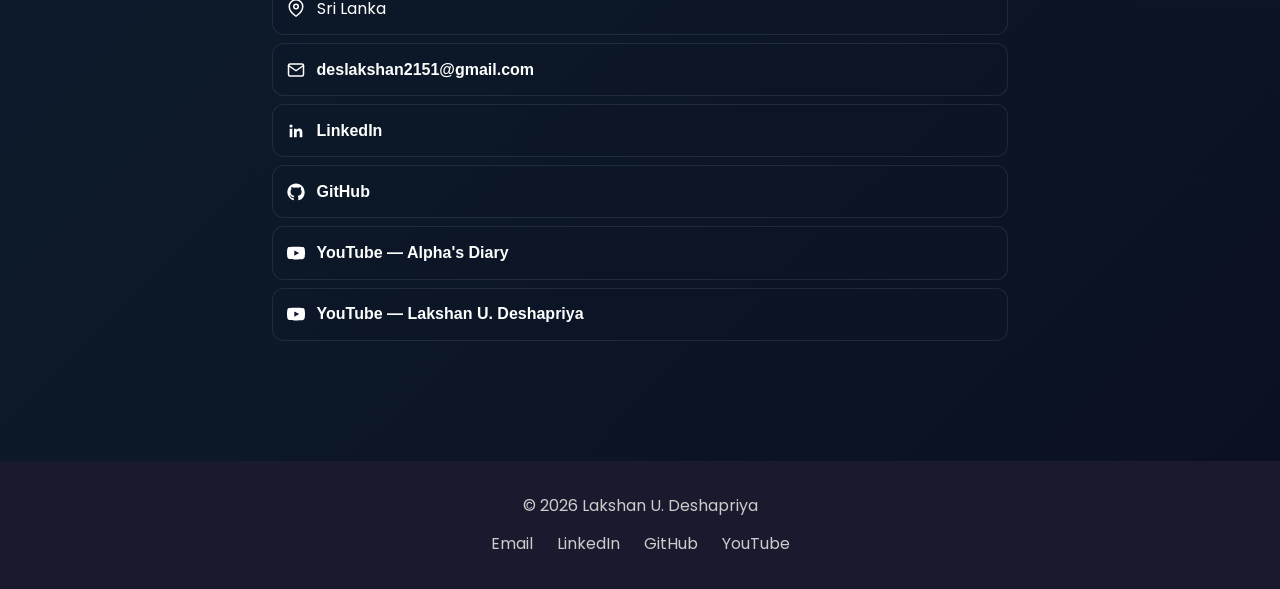
==== commit 8ceb744b: "remove theme button & add gemini style background" ====
--- a/about.html
+++ b/about.html
@@ -89,7 +89,7 @@
       <svg class="contact-icon" xmlns="http://www.w3.org/2000/svg" width="18" height="18" viewBox="0 0 24 24" fill="currentColor">
         <path d="M12 .5C5.65.5.5 5.65.5 12c0 5.08 3.29 9.39 7.86 10.91.57.1.78-.25.78-.55v-2.17c-3.2.7-3.87-1.36-3.87-1.36-.53-1.34-1.3-1.7-1.3-1.7-1.06-.72.08-.71.08-.71 1.17.08 1.79 1.2 1.79 1.2 1.04 1.78 2.73 1.27 3.4.97.1-.75.4-1.27.73-1.56-2.55-.29-5.24-1.28-5.24-5.69 0-1.26.45-2.29 1.19-3.09-.12-.29-.52-1.46.11-3.05 0 0 .97-.31 3.18 1.18a11.04 11.04 0 0 1 5.8 0c2.2-1.49 3.17-1.18 3.17-1.18.63 1.59.24 2.76.12 3.05.74.8 1.19 1.83 1.19 3.09 0 4.42-2.7 5.4-5.26 5.68.41.36.78 1.07.78 2.16v3.2c0 .31.21.66.79.55A10.52 10.52 0 0 0 23.5 12c0-6.35-5.15-11.5-11.5-11.5z"></path>
       </svg>
-      <a href="https://github.com/Udayanga2151" target="_blank">GitHub</a>
+      <a href="https://github.com/udayanga2151" target="_blank">GitHub</a>
     </li>
 
     <li>
@@ -122,7 +122,7 @@
   <div class="footer-links">
     <a href="mailto:deslakshan2151@gmail.com">Email</a>
     <a href="https://www.linkedin.com/in/lakshan-deshapriya-222735347" target="_blank">LinkedIn</a>
-    <a href="https://github.com/deslakshan" target="_blank">GitHub</a>
+    <a href="https://github.com/udayanga2151" target="_blank">GitHub</a>
     <a href="https://www.youtube.com/@lakshandeshapriya" target="_blank">YouTube</a>
   </div>
 </footer>
--- a/css/style.css
+++ b/css/style.css
@@ -1,6 +1,16 @@
 /* ============================
    GLOBAL RESET & BASE STYLES
    ============================ */
+html {
+  scroll-behavior: smooth;
+}
+
+@media (prefers-reduced-motion: reduce) {
+  html {
+    scroll-behavior: auto;
+  }
+}
+
 * {
   margin: 0;
   padding: 0;
@@ -8,11 +18,113 @@
 }
 
 body {
+  position: relative;
   font-family: 'Poppins', Arial, sans-serif;
   line-height: 1.6;
-  background-color: var(--bg-color);
+  background:
+    radial-gradient(circle at top left, rgba(72, 133, 255, 0.25), transparent 35%),
+    radial-gradient(circle at right center, rgba(168, 85, 247, 0.18), transparent 32%),
+    linear-gradient(135deg, #040b1b 0%, #081a2f 28%, #0d1a2a 52%, #0b1020 100%);
   color: var(--text-color);
   transition: background-color 0.3s ease, color 0.3s ease;
+}
+
+.ambient-bg {
+  position: fixed;
+  inset: 0;
+  z-index: 0;
+  overflow: hidden;
+  pointer-events: none;
+  background: rgba(4, 10, 22, 0.22);
+}
+
+.ambient-bg::before {
+  content: "";
+  position: absolute;
+  inset: -15%;
+  background:
+    radial-gradient(circle at 20% 20%, rgba(56, 189, 248, 0.22), transparent 28%),
+    radial-gradient(circle at 40% 65%, rgba(167, 139, 250, 0.22), transparent 32%),
+    radial-gradient(circle at 70% 25%, rgba(45, 212, 191, 0.16), transparent 30%),
+    radial-gradient(circle at 80% 75%, rgba(251, 191, 36, 0.12), transparent 24%);
+  filter: blur(35px);
+  opacity: 0.9;
+}
+
+.ambient-orb {
+  position: absolute;
+  border-radius: 42% 58% 62% 38% / 41% 37% 63% 59%;
+  filter: blur(72px);
+  opacity: 0.55;
+  mix-blend-mode: screen;
+  will-change: transform;
+  transition: opacity 0.4s ease;
+}
+
+.orb-1 {
+  width: 44vw;
+  height: 44vw;
+  left: -8vw;
+  top: 10vh;
+  background: rgba(56, 189, 248, 0.75);
+  animation: floatOne 28s ease-in-out infinite alternate;
+}
+
+.orb-2 {
+  width: 38vw;
+  height: 38vw;
+  right: 6vw;
+  top: 12vh;
+  background: rgba(147, 112, 255, 0.72);
+  animation: floatTwo 32s ease-in-out infinite alternate;
+}
+
+.orb-3 {
+  width: 48vw;
+  height: 48vw;
+  left: 30vw;
+  bottom: -8vh;
+  background: rgba(34, 211, 238, 0.5);
+  animation: floatThree 35s ease-in-out infinite alternate;
+}
+
+.orb-4 {
+  width: 32vw;
+  height: 32vw;
+  right: 18vw;
+  bottom: 6vh;
+  background: rgba(251, 191, 36, 0.38);
+  animation: floatFour 30s ease-in-out infinite alternate;
+}
+
+@keyframes floatOne {
+  0% { transform: translate3d(0, 0, 0) scale(0.92) rotate(0deg); }
+  100% { transform: translate3d(4vw, 5vh, 0) scale(1.06) rotate(12deg); }
+}
+
+@keyframes floatTwo {
+  0% { transform: translate3d(0, 0, 0) scale(1) rotate(18deg); }
+  100% { transform: translate3d(-5vw, 6vh, 0) scale(1.1) rotate(-12deg); }
+}
+
+@keyframes floatThree {
+  0% { transform: translate3d(0, 0, 0) scale(0.96) rotate(-18deg); }
+  100% { transform: translate3d(-4vw, -3vh, 0) scale(1.08) rotate(10deg); }
+}
+
+@keyframes floatFour {
+  0% { transform: translate3d(0, 0, 0) scale(0.9) rotate(0deg); }
+  100% { transform: translate3d(4vw, -5vh, 0) scale(1.12) rotate(20deg); }
+}
+
+@media (prefers-reduced-motion: reduce) {
+  body {
+    background-attachment: scroll;
+  }
+
+  .ambient-orb {
+    animation: none;
+  }
 }
 
 h1, h2, h3 {
@@ -27,35 +139,56 @@
   display: flex;
   justify-content: space-between;
   align-items: center;
-  background-color: var(--navbar-bg);
+  background: rgba(9, 15, 27, 0.52);
+  border: 1px solid rgba(148, 163, 184, 0.22);
+  border-radius: 18px;
+  box-shadow: 0 14px 32px rgba(2, 6, 23, 0.35), inset 0 1px 0 rgba(255, 255, 255, 0.08);
+  backdrop-filter: blur(16px);
   padding: 1rem 2rem;
+  margin: 1rem auto 0;
+  width: min(1200px, calc(100% - 2rem));
 
   position: sticky; /* stays pinned to top instead of scrolling away */
-  top: 0;
+  top: 0.75rem;
   z-index: 100; /* keeps navbar above other page content */
-  box-shadow: 0 2px 10px rgba(0,0,0,0.15); /* subtle shadow so it looks "lifted" over content */
 }
 
 .logo {
-  color: #fff;
+  color: #f8fbff;
   font-size: 1.3rem;
-  font-weight: bold;
+  font-weight: 700;
+  letter-spacing: 0.02em;
+  text-decoration: none;
 }
 
 .nav-links {
   list-style: none;
   display: flex;
-  gap: 1.5rem;
+  align-items: center;
+  gap: 1.15rem;
+  padding: 0.5rem 0.85rem;
+  border-radius: 999px;
+  background: rgba(15, 23, 42, 0.36);
+  border: 1px solid rgba(148, 163, 184, 0.18);
+}
+
+.nav-contact-group {
+  display: none;
 }
 
 .nav-links a {
-  color: #fff;
+  color: rgba(240, 244, 255, 0.92);
   text-decoration: none;
-  font-size: 1rem;
+  font-size: 0.96rem;
+  padding: 0.5rem 0.7rem;
+  border-radius: 999px;
+  transition: 0.2s ease;
 }
 
 .nav-links a:hover {
-  color: #f4a261;
+  color: #f8fbff;
+  background: linear-gradient(135deg, rgba(56, 189, 248, 0.18), rgba(168, 85, 247, 0.12));
+  box-shadow: inset 0 0 0 1px rgba(96, 165, 250, 0.18);
 }
 
 
@@ -63,26 +196,31 @@
    BUTTONS (reused across pages)
    ============================ */
 .btn {
-  padding: 0.7rem 1.5rem;
-  background-color: #1a1a2e;
-  color: #fff;
+  padding: 0.8rem 1.5rem;
+  background: linear-gradient(135deg, rgba(15, 118, 110, 0.25), rgba(59, 130, 246, 0.25));
+  border: 1px solid rgba(125, 211, 252, 0.28);
+  color: #f8fbff;
   text-decoration: none;
-  border-radius: 4px;
-  transition: background 0.2s;
+  border-radius: 999px;
+  transition: transform 0.2s ease, box-shadow 0.2s ease, border-color 0.2s ease;
+  box-shadow: 0 10px 24px rgba(14, 116, 144, 0.18);
 }
 
 .btn:hover {
-  background-color: #f4a261;
+  transform: translateY(-1px);
+  background: linear-gradient(135deg, rgba(56, 189, 248, 0.28), rgba(168, 85, 247, 0.2));
+  border-color: rgba(147, 197, 253, 0.5);
+  box-shadow: 0 14px 28px rgba(59, 130, 246, 0.2);
 }
 
 .btn-outline {
-  background: transparent;
-  border: 2px solid #1a1a2e;
-  color: #1a1a2e;
+  background: rgba(15, 23, 42, 0.18);
+  border: 1px solid rgba(255, 255, 255, 0.35);
+  color: #f8fbff;
 }
 
 .btn-outline:hover {
-  background-color: #1a1a2e;
+  background: rgba(255, 255, 255, 0.08);
   color: #fff;
 }
 
@@ -103,6 +241,7 @@
   padding: 2rem;
   color: #fff;
   position: relative;
+  z-index: 1;
   overflow: hidden;
 
   /* Background image, scaled to cover the whole hero, centered */
@@ -244,24 +383,33 @@
 }
 
 .about-page .leadership .item {
-  background: #0af2061d;
-  padding: 1rem;
-  border-radius: 6px;
+  background: linear-gradient(135deg, rgba(15, 23, 42, 0.72), rgba(30, 41, 59, 0.6));
+  border: 1px solid rgba(125, 211, 252, 0.22);
+  border-radius: 18px;
+  padding: 1rem 1.1rem;
   margin-bottom: 1rem;
+  box-shadow: 0 14px 30px rgba(2, 6, 23, 0.18);
 }
 
 .about-page .contact-list li {
-  padding: 0.4rem 0;
+  display: flex;
+  align-items: center;
+  gap: 0.7rem;
+  padding: 0.8rem 0.9rem;
+  margin-bottom: 0.5rem;
+  border-radius: 12px;
+  border: 1px solid rgba(148, 163, 184, 0.15);
+  background: rgba(15, 23, 42, 0.25);
 }
 
 .about-page .contact-list a {
   color: #fdfffd;
-  font-weight: bold;
+  font-weight: 600;
   text-decoration: none;
 }
 
 .about-page .contact-list a:hover {
-  color: #3ef308;
+  color: #7dd3fc;
 }
 
 
@@ -286,13 +434,13 @@
 }
 
 .project-card {
-  background: var(--card-bg);
-  border: 1px solid var(--card-border);
-  border-radius: 8px;
+  background: linear-gradient(180deg, rgba(15, 23, 42, 0.78), rgba(15, 23, 42, 0.5));
+  border: 1px solid rgba(147, 197, 253, 0.24);
+  border-radius: 20px;
   padding: 0;
   overflow: hidden;
-  box-shadow: 0 2px 6px rgba(0,0,0,0.05);
-  transition: transform 0.2s;
+  box-shadow: 0 16px 32px rgba(2, 6, 23, 0.21), inset 0 1px 0 rgba(255,255,255,0.05);
+  transition: transform 0.2s ease, box-shadow 0.2s ease, border-color 0.2s ease;
   position: relative;
 }
 
@@ -305,7 +453,8 @@
 
 .project-card:hover {
   transform: translateY(-4px);
-  box-shadow: 0 6px 14px rgba(0,0,0,0.1);
+  box-shadow: 0 18px 34px rgba(2, 6, 23, 0.26);
+  border-color: rgba(125, 211, 252, 0.4);
 }
 
 /* UPDATED: added left/right margin since .project-card padding is now 0 —
@@ -368,13 +517,14 @@
 .poem-card {
   position: relative;         /* needed so the overlay (::before) positions against this card */
   overflow: hidden;           /* keeps overlay corners rounded, matching border-radius */
-  border-left: 4px solid #85fb07;
+  border-left: 4px solid rgba(125, 211, 252, 0.9);
   padding: 1.5rem;
-  border-radius: 4px;
-
+  border-radius: 20px;
   background-size: cover;
   background-position: center;
-  background-color: #1a1a2e;  /* fallback color for any card with no image set */
+  background: linear-gradient(135deg, rgba(15, 23, 42, 0.82), rgba(30, 41, 59, 0.58));
+  border: 1px solid rgba(148, 163, 184, 0.18);
+  box-shadow: 0 14px 28px rgba(2, 6, 23, 0.18);
 }
 
 /* NEW: dark overlay sits between the background image and the text */
@@ -441,18 +591,18 @@
 }
 
 .product-card {
-  background: var(--card-bg);
-  border: 1px solid var(--card-border);
-  border-radius: 8px;
+  background: linear-gradient(180deg, rgba(15, 23, 42, 0.8), rgba(15, 23, 42, 0.56));
+  border: 1px solid rgba(148, 163, 184, 0.18);
+  border-radius: 20px;
   overflow: hidden;
   position: relative;
-  box-shadow: 0 2px 6px rgba(0,0,0,0.05);
-  transition: transform 0.2s;
+  box-shadow: 0 14px 30px rgba(2, 6, 23, 0.18), inset 0 1px 0 rgba(255,255,255,0.05);
+  transition: transform 0.2s ease, box-shadow 0.2s ease;
 }
 
 .product-card:hover {
   transform: translateY(-4px);
-  box-shadow: 0 6px 14px rgba(0,0,0,0.1);
+  box-shadow: 0 18px 32px rgba(2, 6, 23, 0.24);
 }
 
 .product-card img {
@@ -499,23 +649,31 @@
     position: relative;   /* needed so .nav-links can drop down against this */
     flex-wrap: wrap;
     padding: 1rem;
+    width: min(100% - 1rem, 1200px);
   }
 
   .menu-toggle {
     display: flex;         /* show hamburger button on small screens */
+    border: 1px solid rgba(148, 163, 184, 0.2);
+    background: rgba(15, 23, 42, 0.38);
+    box-shadow: inset 0 1px 0 rgba(255,255,255,0.06);
   }
 
   .nav-links {
     display: none;         /* hidden by default, shown only when .open is toggled */
     flex-direction: column;
-    width: 100%;
-    background-color: var(--navbar-bg);
+    width: calc(100% + 0.5rem);
+    background: rgba(9, 15, 27, 0.9);
+    border: 1px solid rgba(148, 163, 184, 0.18);
     text-align: center;
     position: absolute;
-    top: 100%;              /* sits right below the navbar */
+    top: calc(100% + 0.35rem);
     left: 0;
-    padding: 1rem 0;
+    padding: 1rem 0.8rem;
     gap: 0;                 /* spacing now handled by li padding below, not gap */
+    border-radius: 18px;
+    backdrop-filter: blur(16px);
+    box-shadow: 0 18px 30px rgba(2, 6, 23, 0.3);
   }
 
   .nav-links.open {
@@ -523,7 +681,32 @@
   }
 
   .nav-links li {
-    padding: 0.5rem 0;
+    padding: 0.4rem 0;
+  }
+
+  .nav-links > li:not(.nav-contact-group) {
+    display: none;
+  }
+
+  .nav-links .nav-contact-group {
+    display: block;
+    margin-top: 0.5rem;
+    padding: 0.75rem 1rem 0;
+    border-top: 1px solid rgba(255, 255, 255, 0.2);
+  }
+
+  .nav-contact-group > p {
+    margin-bottom: 0.25rem;
+    color: #7dd3fc;
+    font-size: 0.85rem;
+    font-weight: 600;
+  }
+
+  .nav-contact-links {
+    display: flex;
+    flex-direction: column;
+    gap: 0;
+    list-style: none;
   }
   /* --- END updated navbar section --- */
 
@@ -545,6 +728,16 @@
 
 /* Phones (480px and below) */
 @media (max-width: 480px) {
+  .floating-contact {
+    right: 1rem;
+    bottom: 1rem;
+  }
+
+  .floating-contact-toggle {
+    width: 2.75rem;
+    height: 2.75rem;
+  }
+
   .hero-buttons {
     flex-direction: column;
     width: 100%;
@@ -695,6 +888,10 @@
   --card-bg: #2100f612;       /* light mode card background */
   --card-border: #fffefe;      /* light mode card border */
   --navbar-bg: #1a1a2e;     /* light mode navbar color */
+  --gradient-color-start: #282c3d;
+  --gradient-color-blue: #24334b;
+  --gradient-color-purple: #332948;
+  --gradient-color-teal: #1f3a3b;
 }
 
 body.dark-mode {
@@ -703,27 +900,100 @@
   --card-bg: #2100f612;       /* dark mode card background */
   --card-border: #fffefe;      /* dark mode card border */
   --navbar-bg: #1a1a2e;     /* dark mode navbar color */
-}
-
-/* ============================
-   DARK MODE TOGGLE BUTTON
-   ============================ */
-.theme-toggle {
-  background: transparent;
-  border: 2px solid #fff;
-  border-radius: 50%;
-  width: 36px;
-  height: 36px;
+  --gradient-color-start: #0d1117;
+  --gradient-color-blue: #102138;
+  --gradient-color-purple: #241832;
+  --gradient-color-teal: #102b2b;
+}
+
+/* ============================
+   FLOATING QUICK-LINKS MENU
+   ============================ */
+.floating-contact {
+  position: fixed;
+  right: 1.5rem;
+  bottom: 1.5rem;
+  z-index: 200;
+}
+
+.floating-contact-toggle {
   display: flex;
   align-items: center;
   justify-content: center;
+  width: 3rem;
+  height: 3rem;
+  padding: 0;
+  border: 1px solid rgba(255, 255, 255, 0.25);
+  border-radius: 999px;
+  background: #85fb07;
+  color: #17200c;
+  box-shadow: 0 4px 16px rgba(0, 0, 0, 0.3);
+  font: inherit;
+  font-weight: 600;
+  cursor: pointer;
+  transition: transform 0.2s ease, background-color 0.2s ease;
+}
+
+.floating-contact-toggle:hover {
+  background: #a2ff43;
+  transform: translateY(-2px);
+}
+
+.floating-contact-toggle:focus-visible,
+.floating-contact-panel a:focus-visible {
+  outline: 3px solid #fff;
+  outline-offset: 3px;
+}
+
+.floating-contact-panel {
+  position: absolute;
+  right: 0;
+  bottom: calc(100% + 0.75rem);
+  width: min(18rem, calc(100vw - 2rem));
+  padding: 1rem;
+  border: 1px solid rgba(255, 255, 255, 0.15);
+  border-radius: 14px;
+  background: var(--navbar-bg);
+  box-shadow: 0 8px 28px rgba(0, 0, 0, 0.35);
+  opacity: 0;
+  visibility: hidden;
+  transform: translateY(0.75rem);
+  transform-origin: bottom right;
+  transition: opacity 0.2s ease, transform 0.2s ease, visibility 0.2s ease;
+}
+
+.floating-contact.open .floating-contact-panel {
+  opacity: 1;
+  visibility: visible;
+  transform: translateY(0);
+}
+
+.floating-contact-heading {
+  margin-bottom: 0.5rem;
+  color: #85fb07;
+  font-size: 0.9rem;
+  font-weight: 600;
+}
+
+.floating-contact-links {
+  display: flex;
+  flex-direction: column;
+  gap: 0.25rem;
+  list-style: none;
+}
+
+.floating-contact-links a {
+  display: block;
+  padding: 0.55rem 0.65rem;
+  border-radius: 8px;
   color: #fff;
-  cursor: pointer;
-  transition: background-color 0.2s ease;
-}
-
-.theme-toggle:hover {
-  background-color: rgba(255, 255, 255, 0.15);
+  text-decoration: none;
+  transition: background-color 0.2s ease, color 0.2s ease;
+}
+
+.floating-contact-links a:hover {
+  background: rgba(133, 251, 7, 0.12);
+  color: #85fb07;
 }
 
 /* ============================
